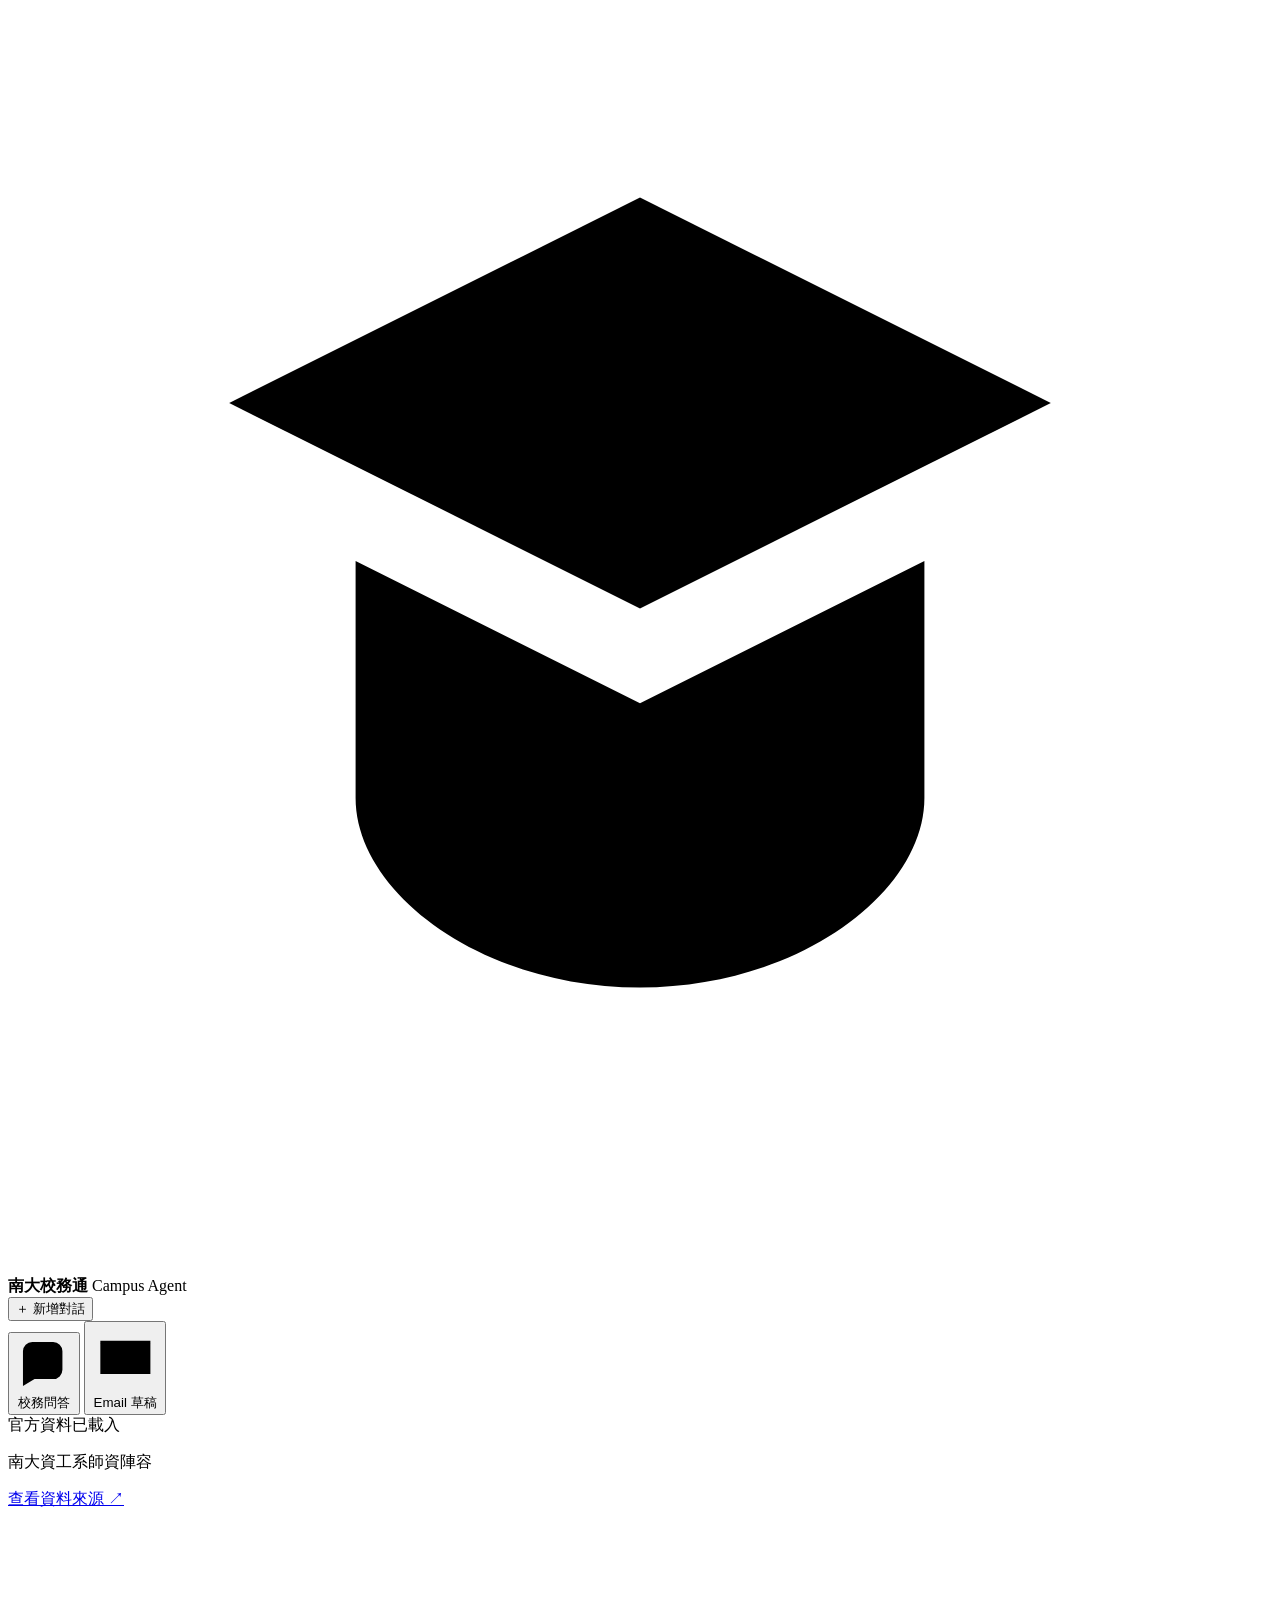
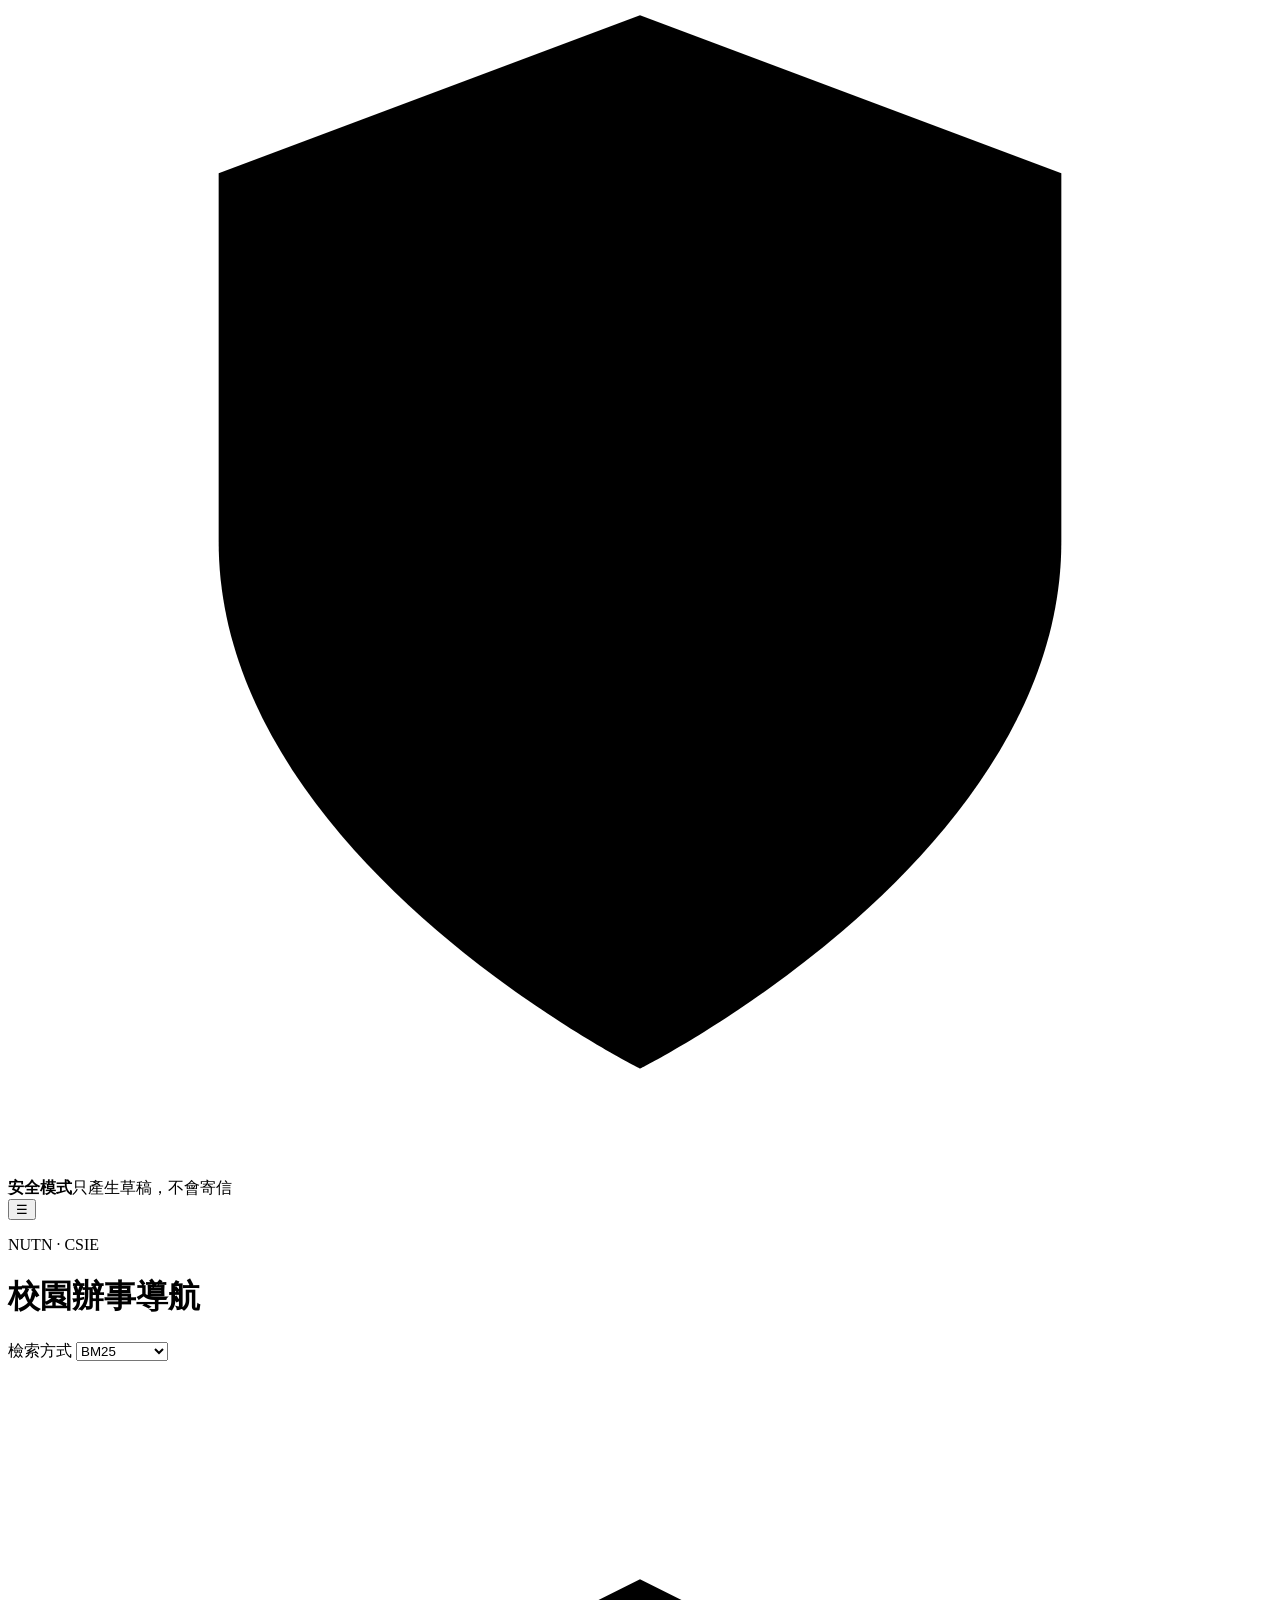
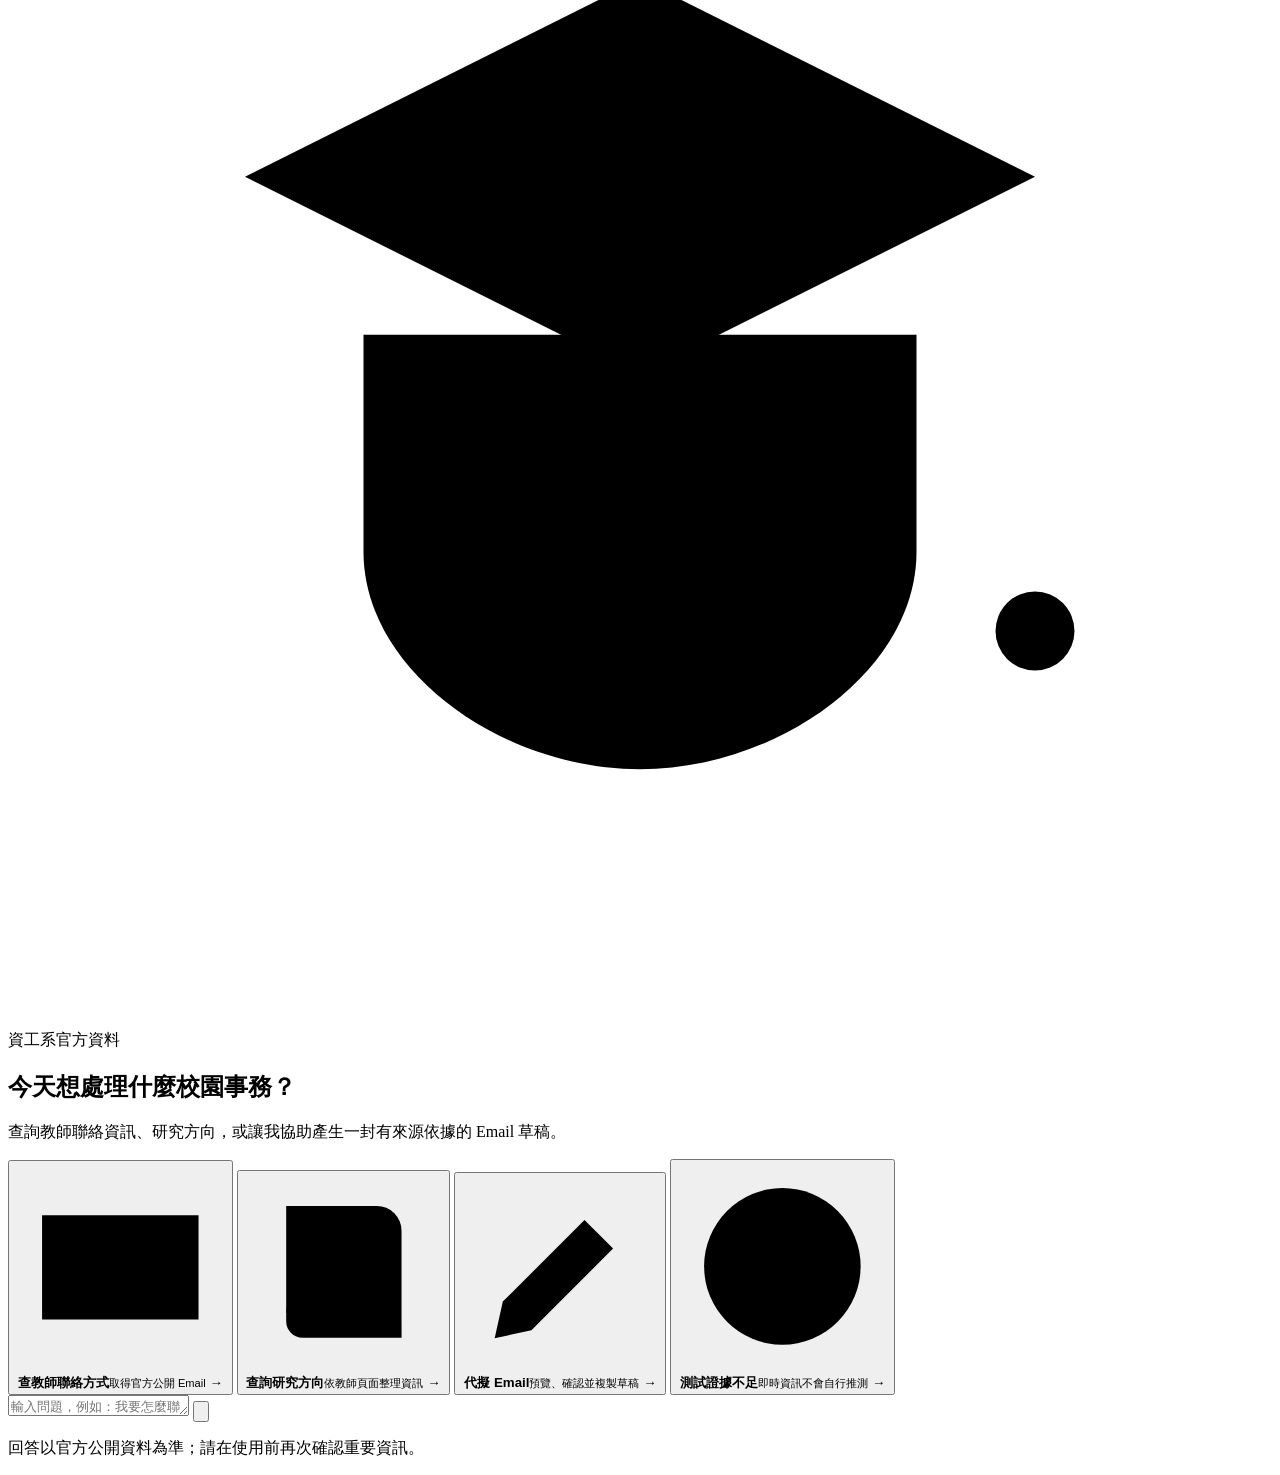
==== ui/index.html @ 6557bf2f "feat: add week 3 campus chatbot prototype" ====
<!doctype html>
<html lang="zh-Hant">
  <head>
    <meta charset="utf-8">
    <meta name="viewport" content="width=device-width, initial-scale=1">
    <meta name="description" content="南大資工系校園辦事導航 Agent 原型">
    <title>南大校務通｜Campus Agent</title>
    <link rel="stylesheet" href="/styles.css">
    <script src="/app.js?v=context-1" defer></script>
  </head>
  <body>
    <div class="app-shell">
      <aside class="sidebar" aria-label="主要導覽">
        <div class="brand">
          <div class="brand-mark" aria-hidden="true">
            <svg viewBox="0 0 40 40"><path d="M7 12.5 20 6l13 6.5L20 19 7 12.5Z"/><path d="M11 17.5V25c0 3 4 6 9 6s9-3 9-6v-7.5L20 22l-9-4.5Z"/><path d="M33 14v10"/></svg>
          </div>
          <div>
            <strong>南大校務通</strong>
            <span>Campus Agent</span>
          </div>
        </div>

        <button class="new-chat" id="new-chat" type="button">
          <span aria-hidden="true">＋</span> 新增對話
        </button>

        <nav class="side-nav">
          <button class="nav-item active" type="button" data-view="chat">
            <svg viewBox="0 0 24 24" aria-hidden="true"><path d="M20 15a4 4 0 0 1-4 4H8l-5 3V7a4 4 0 0 1 4-4h9a4 4 0 0 1 4 4v8Z"/></svg>
            校務問答
          </button>
          <button class="nav-item" id="nav-email" type="button">
            <svg viewBox="0 0 24 24" aria-hidden="true"><path d="M3 6h18v12H3z"/><path d="m3 7 9 6 9-6"/></svg>
            Email 草稿
          </button>
        </nav>

        <div class="sidebar-spacer"></div>

        <div class="source-status">
          <div class="status-heading"><span class="status-dot"></span> 官方資料已載入</div>
          <p>南大資工系師資陣容</p>
          <a id="official-source" href="https://csie.nutn.edu.tw/faculty" target="_blank" rel="noreferrer">查看資料來源 <span>↗</span></a>
        </div>

        <div class="scope-note">
          <svg viewBox="0 0 24 24" aria-hidden="true"><path d="M12 22s8-4 8-10V5l-8-3-8 3v7c0 6 8 10 8 10Z"/><path d="m9 12 2 2 4-5"/></svg>
          <div><strong>安全模式</strong><span>只產生草稿，不會寄信</span></div>
        </div>
      </aside>

      <main class="main-panel">
        <header class="topbar">
          <button class="mobile-menu" id="mobile-menu" type="button" aria-label="開啟選單">☰</button>
          <div>
            <p class="eyebrow">NUTN · CSIE</p>
            <h1>校園辦事導航</h1>
          </div>
          <label class="retriever-control">
            <span>檢索方式</span>
            <select id="retriever" aria-label="選擇檢索方式">
              <option value="bm25">BM25</option>
              <option value="dense_stub">Dense Stub</option>
            </select>
          </label>
        </header>

        <section class="chat-stage" id="chat-stage" aria-live="polite">
          <div class="welcome" id="welcome">
            <div class="welcome-symbol" aria-hidden="true">
              <svg viewBox="0 0 64 64"><path d="M12 21 32 11l20 10-20 10-20-10Z"/><path d="M18 29v11c0 6 7 11 14 11s14-5 14-11V29"/><path d="M52 23v17"/><circle cx="52" cy="44" r="2"/></svg>
            </div>
            <div class="welcome-badge"><span></span> 資工系官方資料</div>
            <h2>今天想處理什麼校園事務？</h2>
            <p>查詢教師聯絡資訊、研究方向，或讓我協助產生一封有來源依據的 Email 草稿。</p>

            <div class="quick-grid">
              <button class="quick-card" type="button" data-query="林朝興教授的 Email 是什麼？">
                <span class="quick-icon blue">
                  <svg viewBox="0 0 24 24"><path d="M3 6h18v12H3z"/><path d="m3 7 9 6 9-6"/></svg>
                </span>
                <span><strong>查教師聯絡方式</strong><small>取得官方公開 Email</small></span>
                <b>→</b>
              </button>
              <button class="quick-card" type="button" data-query="林朝興教授的研究領域有哪些？">
                <span class="quick-icon teal">
                  <svg viewBox="0 0 24 24"><path d="M5 4h11a3 3 0 0 1 3 3v13H7a2 2 0 0 1-2-2V4Z"/><path d="M5 17a3 3 0 0 1 3-3h11"/></svg>
                </span>
                <span><strong>查詢研究方向</strong><small>依教師頁面整理資訊</small></span>
                <b>→</b>
              </button>
              <button class="quick-card" id="quick-email" type="button">
                <span class="quick-icon amber">
                  <svg viewBox="0 0 24 24"><path d="m4 20 4.5-1 10-10-3.5-3.5-10 10L4 20Z"/><path d="m13.5 7 3.5 3.5"/></svg>
                </span>
                <span><strong>代擬 Email</strong><small>預覽、確認並複製草稿</small></span>
                <b>→</b>
              </button>
              <button class="quick-card" type="button" data-query="林朝興教授今天幾點會在研究室？">
                <span class="quick-icon rose">
                  <svg viewBox="0 0 24 24"><circle cx="12" cy="12" r="9"/><path d="M12 7v5l3 2"/></svg>
                </span>
                <span><strong>測試證據不足</strong><small>即時資訊不會自行推測</small></span>
                <b>→</b>
              </button>
            </div>
          </div>

          <div class="messages" id="messages"></div>
        </section>

        <footer class="composer-wrap">
          <form class="composer" id="chat-form">
            <textarea id="message-input" rows="1" maxlength="500" placeholder="輸入問題，例如：我要怎麼聯絡林朝興老師？" aria-label="輸入校園問題"></textarea>
            <button class="send-button" id="send-button" type="submit" aria-label="送出訊息">
              <svg viewBox="0 0 24 24"><path d="m5 12 14-8-4 16-3-6-7-2Z"/><path d="m12 14 7-10"/></svg>
            </button>
          </form>
          <p class="composer-note">回答以官方公開資料為準；請在使用前再次確認重要資訊。</p>
        </footer>
      </main>
    </div>

    <dialog class="draft-dialog" id="draft-dialog">
      <div class="dialog-layout">
        <header class="dialog-header">
          <div>
            <p class="eyebrow">GROUNDED EMAIL DRAFT</p>
            <h2>Email 草稿助手</h2>
            <p>收件人會從官方教師資料取得，草稿不會自動寄出。</p>
            <span class="provider-pill" id="generator-status">本機模板</span>
          </div>
          <button class="dialog-close" id="dialog-close" type="button" aria-label="關閉">×</button>
        </header>

        <form id="draft-form" class="draft-form">
          <div class="form-grid">
            <label><span>教師姓名 *</span><select name="teacher_name" id="teacher-name" required></select></label>
            <label><span>寄信目的 *</span><select name="purpose" id="purpose" required></select></label>
            <label><span>你的姓名 *</span><input name="student_name" autocomplete="name" placeholder="例如：李安以" required></label>
            <label><span>年級</span><input name="student_grade" placeholder="例如：大四"></label>
            <label class="full"><span>系所</span><input name="student_department" value="資訊工程學系"></label>
            <label class="full"><span>想詢問的內容 *</span><textarea name="request_details" rows="4" minlength="5" placeholder="請具體描述希望詢問老師的事情……" required></textarea></label>
            <label class="full"><span>補充背景（選填）</span><textarea name="background" rows="2" placeholder="例如：已修過哪些相關課程"></textarea></label>
          </div>
          <div class="form-error" id="form-error" role="alert"></div>
          <div class="dialog-actions">
            <button class="button ghost" id="cancel-draft" type="button">取消</button>
            <button class="button primary" type="submit">產生草稿 <span>→</span></button>
          </div>
        </form>

        <section class="draft-result" id="draft-result" hidden>
          <div class="draft-success"><span>✓</span><div><strong>草稿已建立</strong><p id="draft-generation-note">收件人已由官方資料驗證，目前尚未寄出。</p></div></div>
          <dl class="mail-fields">
            <div><dt>收件人</dt><dd id="draft-to"></dd></div>
            <div><dt>主旨</dt><dd id="draft-subject"></dd></div>
          </dl>
          <pre id="draft-body"></pre>
          <div class="dialog-actions">
            <button class="button ghost" id="edit-draft" type="button">返回修改</button>
            <button class="button primary" id="copy-draft" type="button">複製草稿</button>
          </div>
        </section>
      </div>
    </dialog>

    <div class="toast" id="toast" role="status"></div>
  </body>
</html>
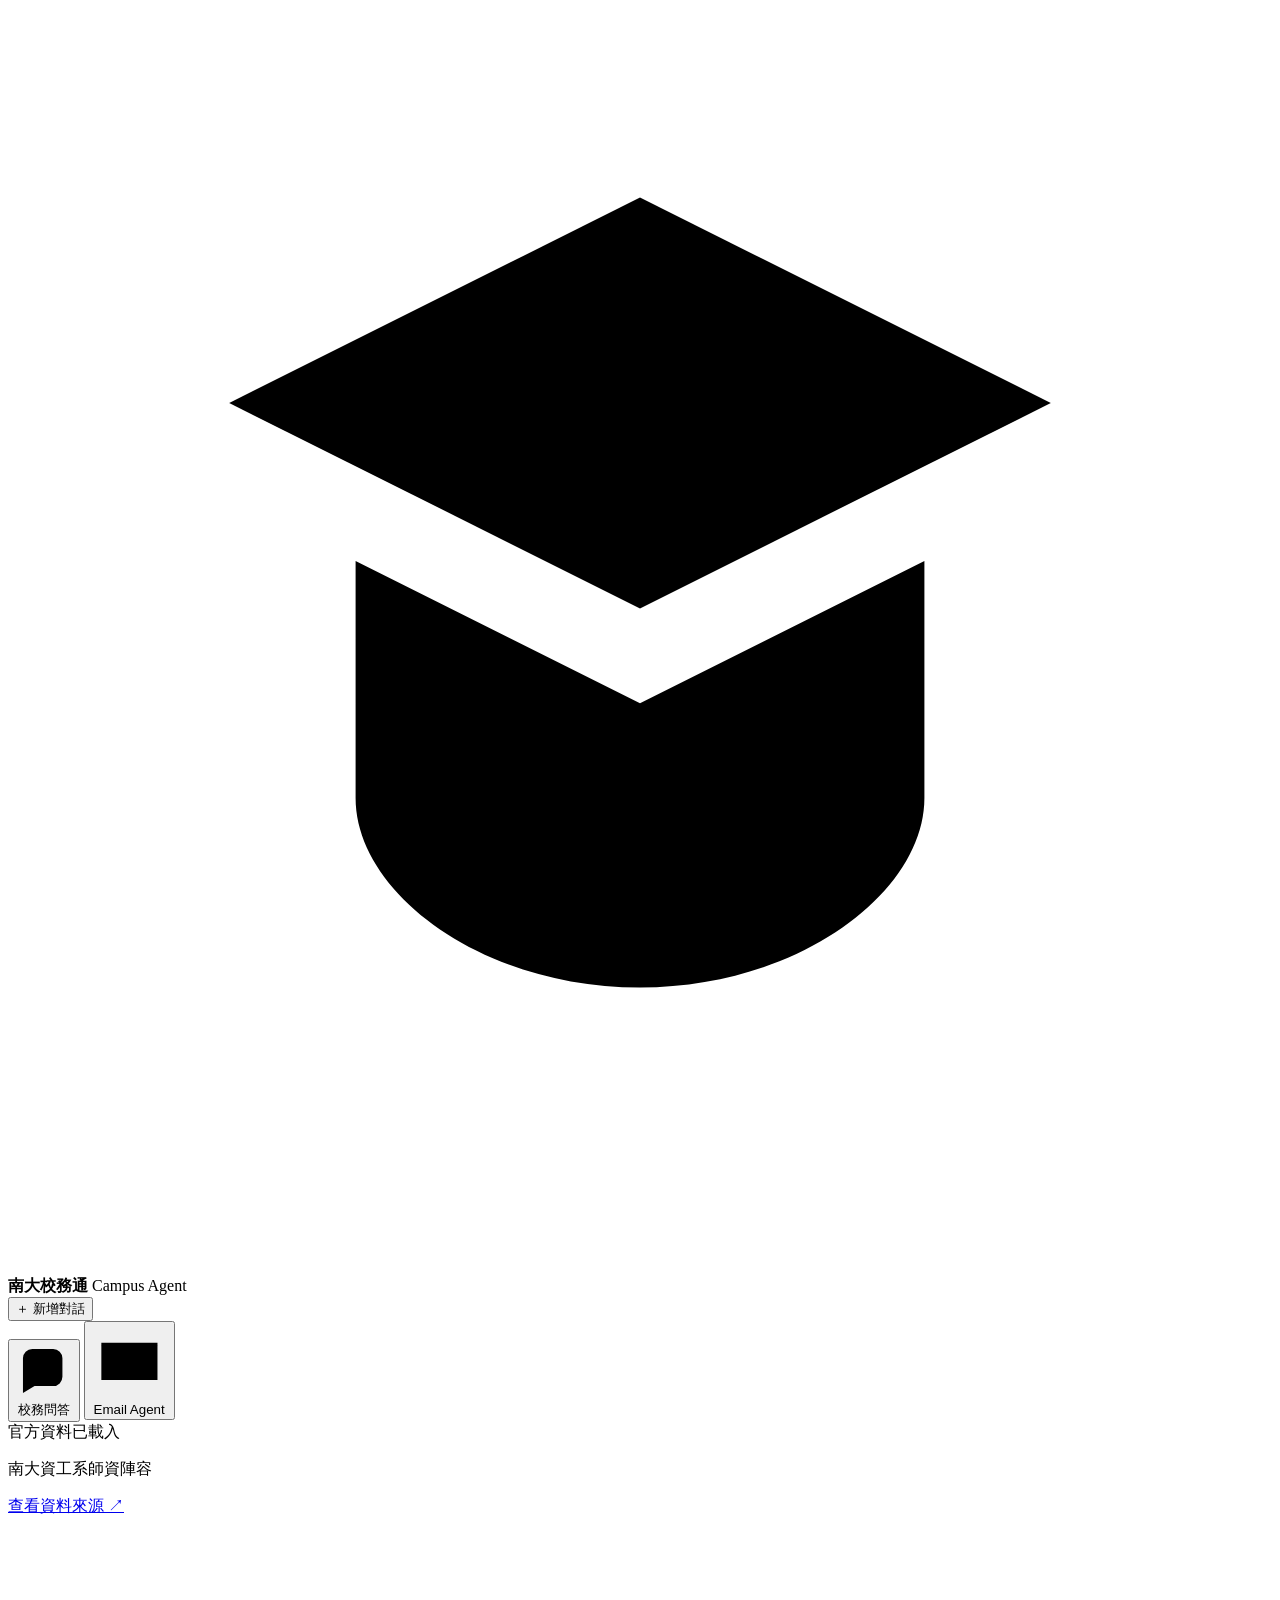
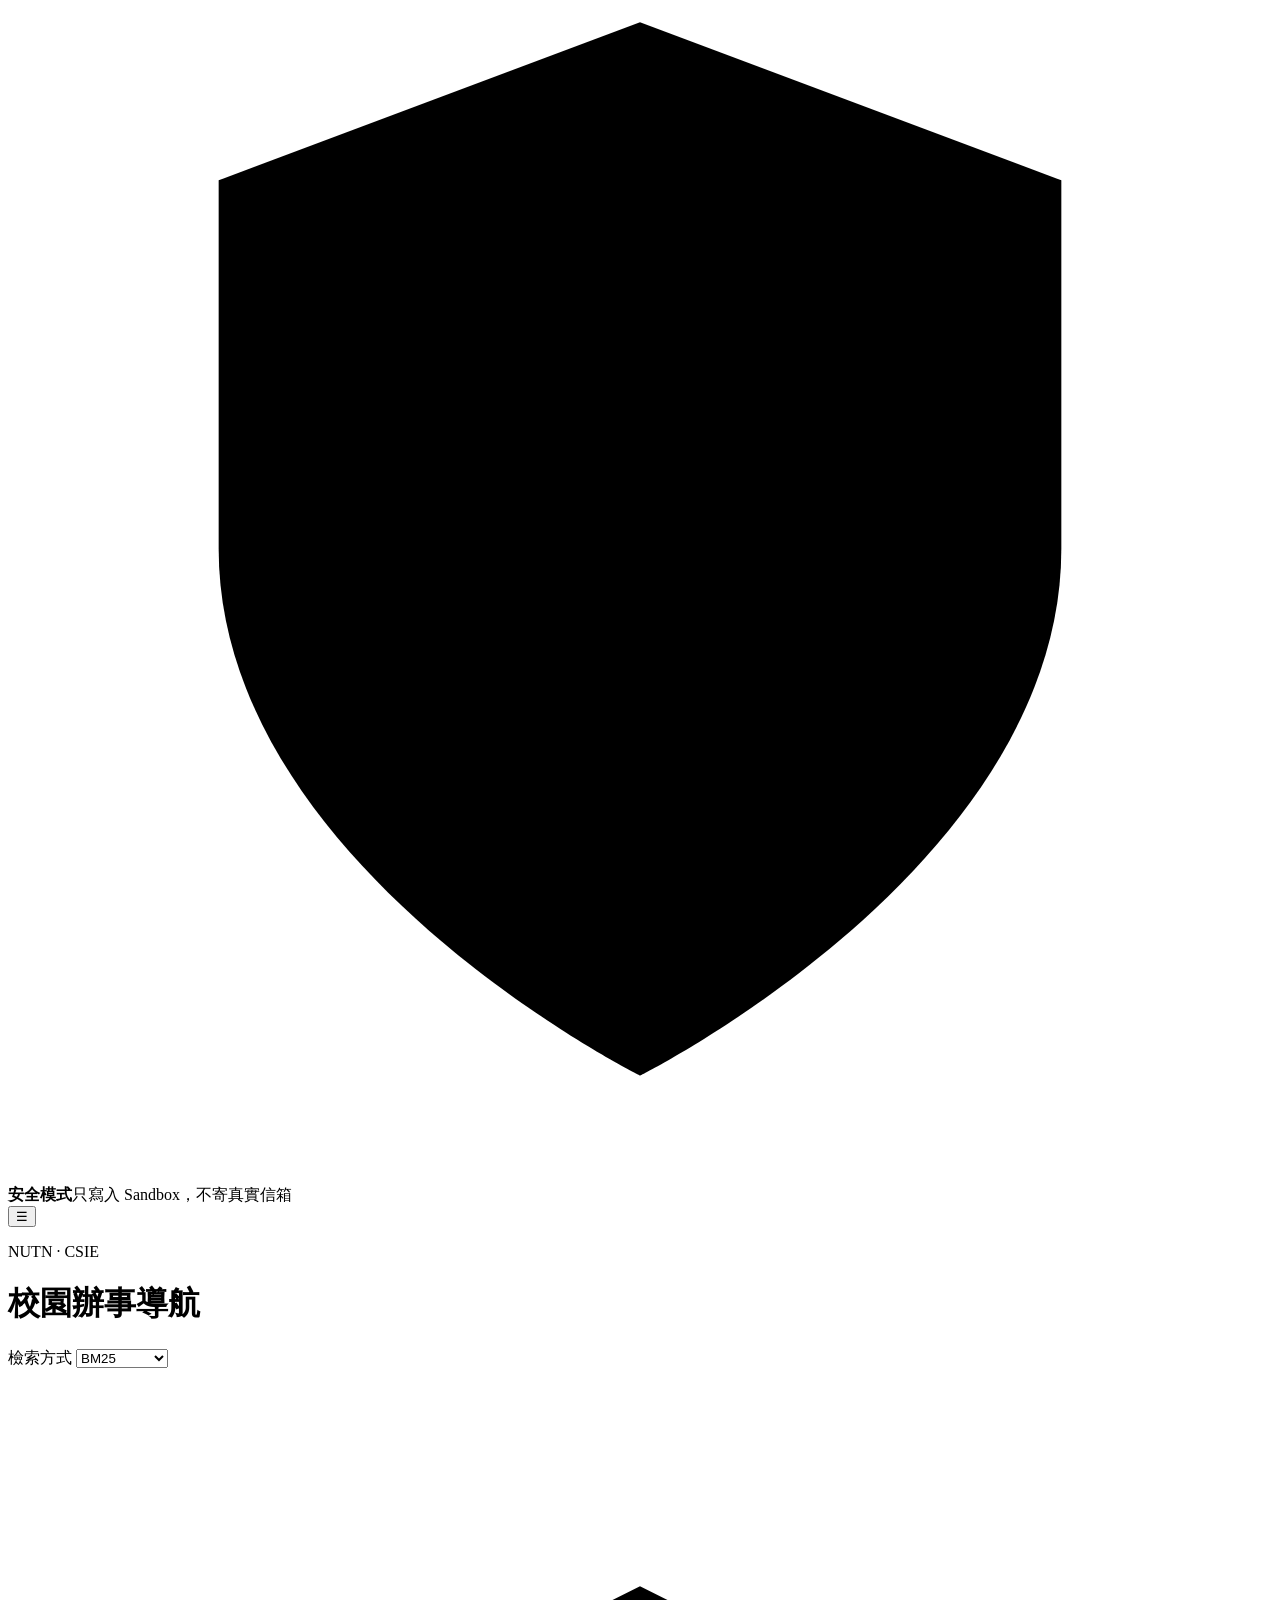
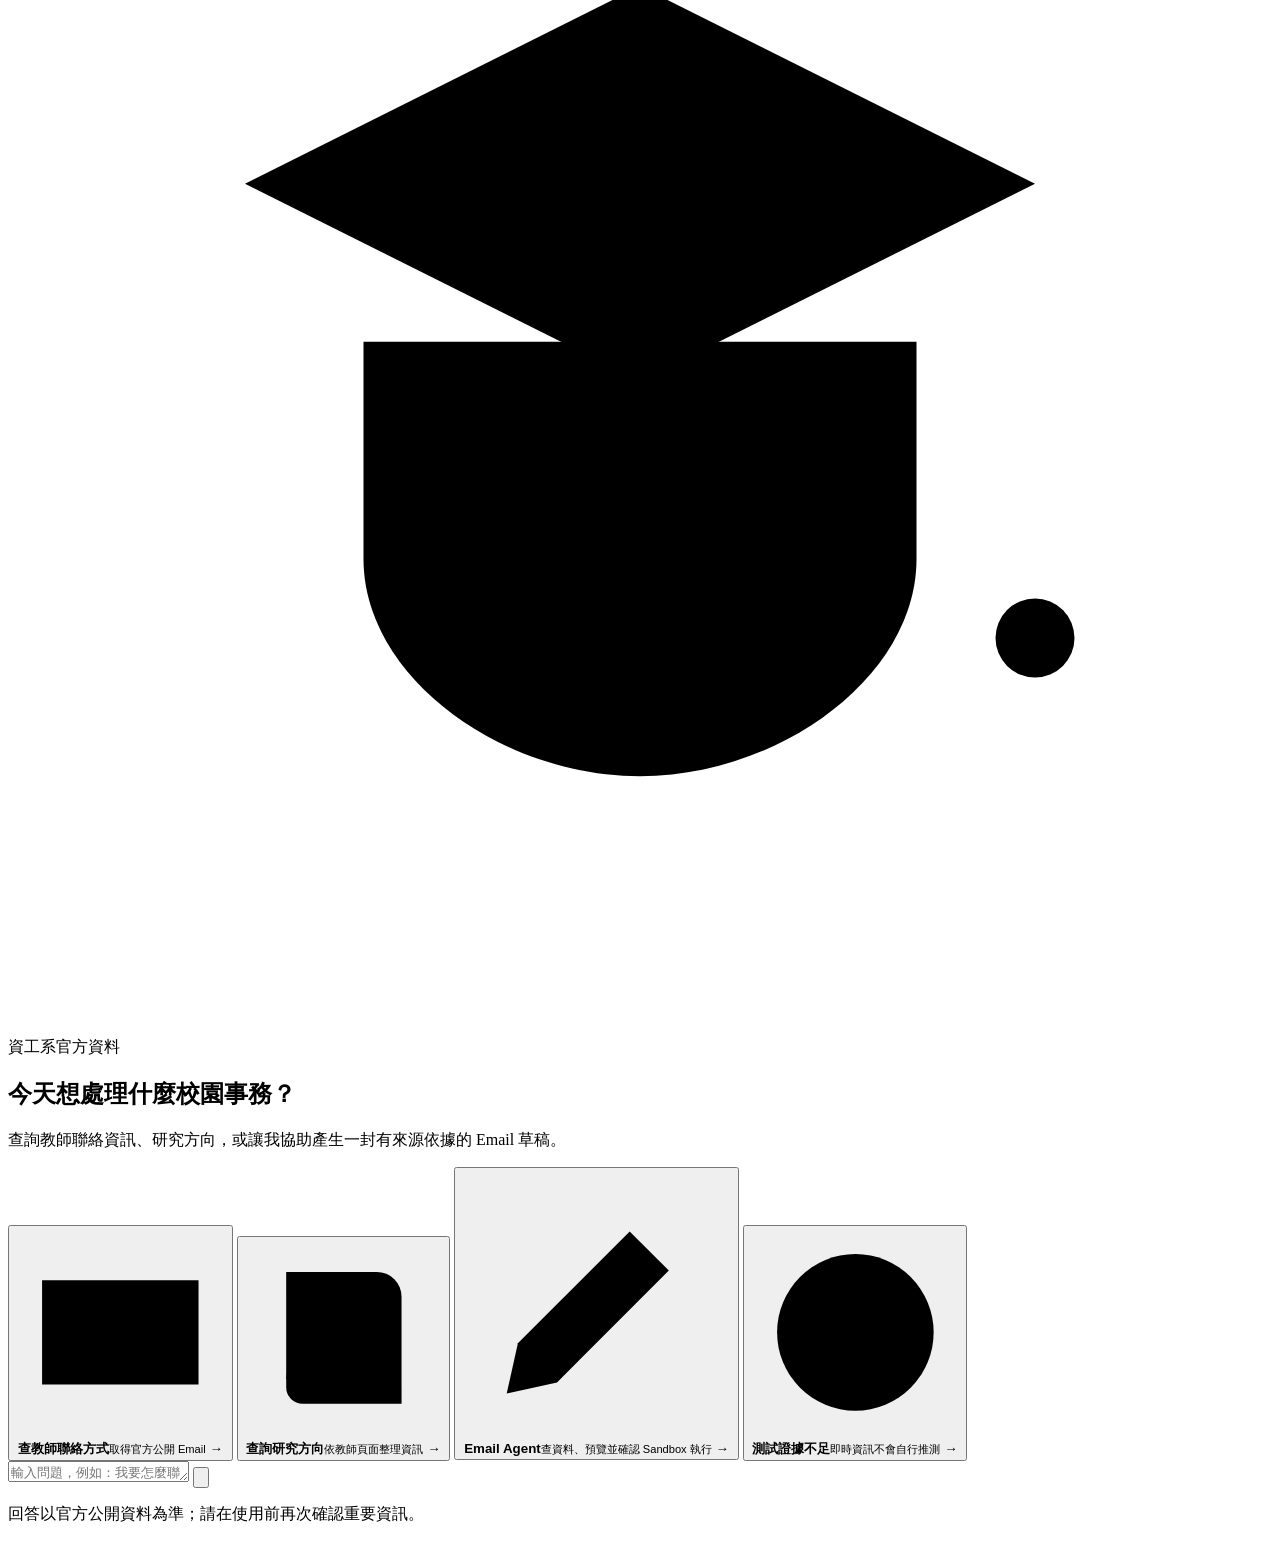
==== commit 92c0a8e0: "feat: add Week 04 MCP tool-use workflow" ====
--- a/ui/index.html
+++ b/ui/index.html
@@ -6,7 +6,7 @@
     <meta name="description" content="南大資工系校園辦事導航 Agent 原型">
     <title>南大校務通｜Campus Agent</title>
     <link rel="stylesheet" href="/styles.css">
-    <script src="/app.js?v=context-1" defer></script>
+    <script src="/app.js?v=week04-tools-1" defer></script>
   </head>
   <body>
     <div class="app-shell">
@@ -32,7 +32,7 @@
           </button>
           <button class="nav-item" id="nav-email" type="button">
             <svg viewBox="0 0 24 24" aria-hidden="true"><path d="M3 6h18v12H3z"/><path d="m3 7 9 6 9-6"/></svg>
-            Email 草稿
+            Email Agent
           </button>
         </nav>
 
@@ -46,7 +46,7 @@
 
         <div class="scope-note">
           <svg viewBox="0 0 24 24" aria-hidden="true"><path d="M12 22s8-4 8-10V5l-8-3-8 3v7c0 6 8 10 8 10Z"/><path d="m9 12 2 2 4-5"/></svg>
-          <div><strong>安全模式</strong><span>只產生草稿，不會寄信</span></div>
+          <div><strong>安全模式</strong><span>只寫入 Sandbox，不寄真實信箱</span></div>
         </div>
       </aside>
 
@@ -94,7 +94,7 @@
                 <span class="quick-icon amber">
                   <svg viewBox="0 0 24 24"><path d="m4 20 4.5-1 10-10-3.5-3.5-10 10L4 20Z"/><path d="m13.5 7 3.5 3.5"/></svg>
                 </span>
-                <span><strong>代擬 Email</strong><small>預覽、確認並複製草稿</small></span>
+                <span><strong>Email Agent</strong><small>查資料、預覽並確認 Sandbox 執行</small></span>
                 <b>→</b>
               </button>
               <button class="quick-card" type="button" data-query="林朝興教授今天幾點會在研究室？">
@@ -128,8 +128,9 @@
           <div>
             <p class="eyebrow">GROUNDED EMAIL DRAFT</p>
             <h2>Email 草稿助手</h2>
-            <p>收件人會從官方教師資料取得，草稿不會自動寄出。</p>
+            <p>Read Tool 驗證收件人；Write Tool 只會寫入本機 Sandbox。</p>
             <span class="provider-pill" id="generator-status">本機模板</span>
+            <span class="provider-pill sandbox">Sandbox · 不寄真實信箱</span>
           </div>
           <button class="dialog-close" id="dialog-close" type="button" aria-label="關閉">×</button>
         </header>
@@ -152,15 +153,32 @@
         </form>
 
         <section class="draft-result" id="draft-result" hidden>
-          <div class="draft-success"><span>✓</span><div><strong>草稿已建立</strong><p id="draft-generation-note">收件人已由官方資料驗證，目前尚未寄出。</p></div></div>
+          <div class="draft-success"><span>✓</span><div><strong id="draft-status-title">草稿已建立</strong><p id="draft-generation-note">收件人已由官方資料驗證，目前尚未執行。</p></div></div>
+          <div class="tool-trace-note" id="tool-trace-note">READ · get_teacher_contact · found</div>
           <dl class="mail-fields">
             <div><dt>收件人</dt><dd id="draft-to"></dd></div>
             <div><dt>主旨</dt><dd id="draft-subject"></dd></div>
           </dl>
           <pre id="draft-body"></pre>
+          <label class="confirmation-panel" id="confirmation-panel">
+            <input type="checkbox" id="confirm-send">
+            <span><strong>我已確認收件人、主旨與正文</strong><small>執行後只會寫入本機 Sandbox outbox，不會寄到真實信箱。</small></span>
+          </label>
+          <div class="send-receipt" id="send-receipt" hidden>
+            <strong>Sandbox 執行證據</strong>
+            <dl>
+              <div><dt>狀態</dt><dd id="receipt-status"></dd></div>
+              <div><dt>Request ID</dt><dd id="receipt-request-id"></dd></div>
+              <div><dt>Message ID</dt><dd id="receipt-message-id"></dd></div>
+              <div><dt>時間</dt><dd id="receipt-time"></dd></div>
+            </dl>
+            <p>這是本機模擬結果，沒有郵件寄到外部信箱。</p>
+          </div>
+          <div class="form-error" id="send-error" role="alert"></div>
           <div class="dialog-actions">
             <button class="button ghost" id="edit-draft" type="button">返回修改</button>
-            <button class="button primary" id="copy-draft" type="button">複製草稿</button>
+            <button class="button ghost" id="copy-draft" type="button">複製草稿</button>
+            <button class="button primary" id="send-email" type="button" disabled>確認並模擬寄出</button>
           </div>
         </section>
       </div>
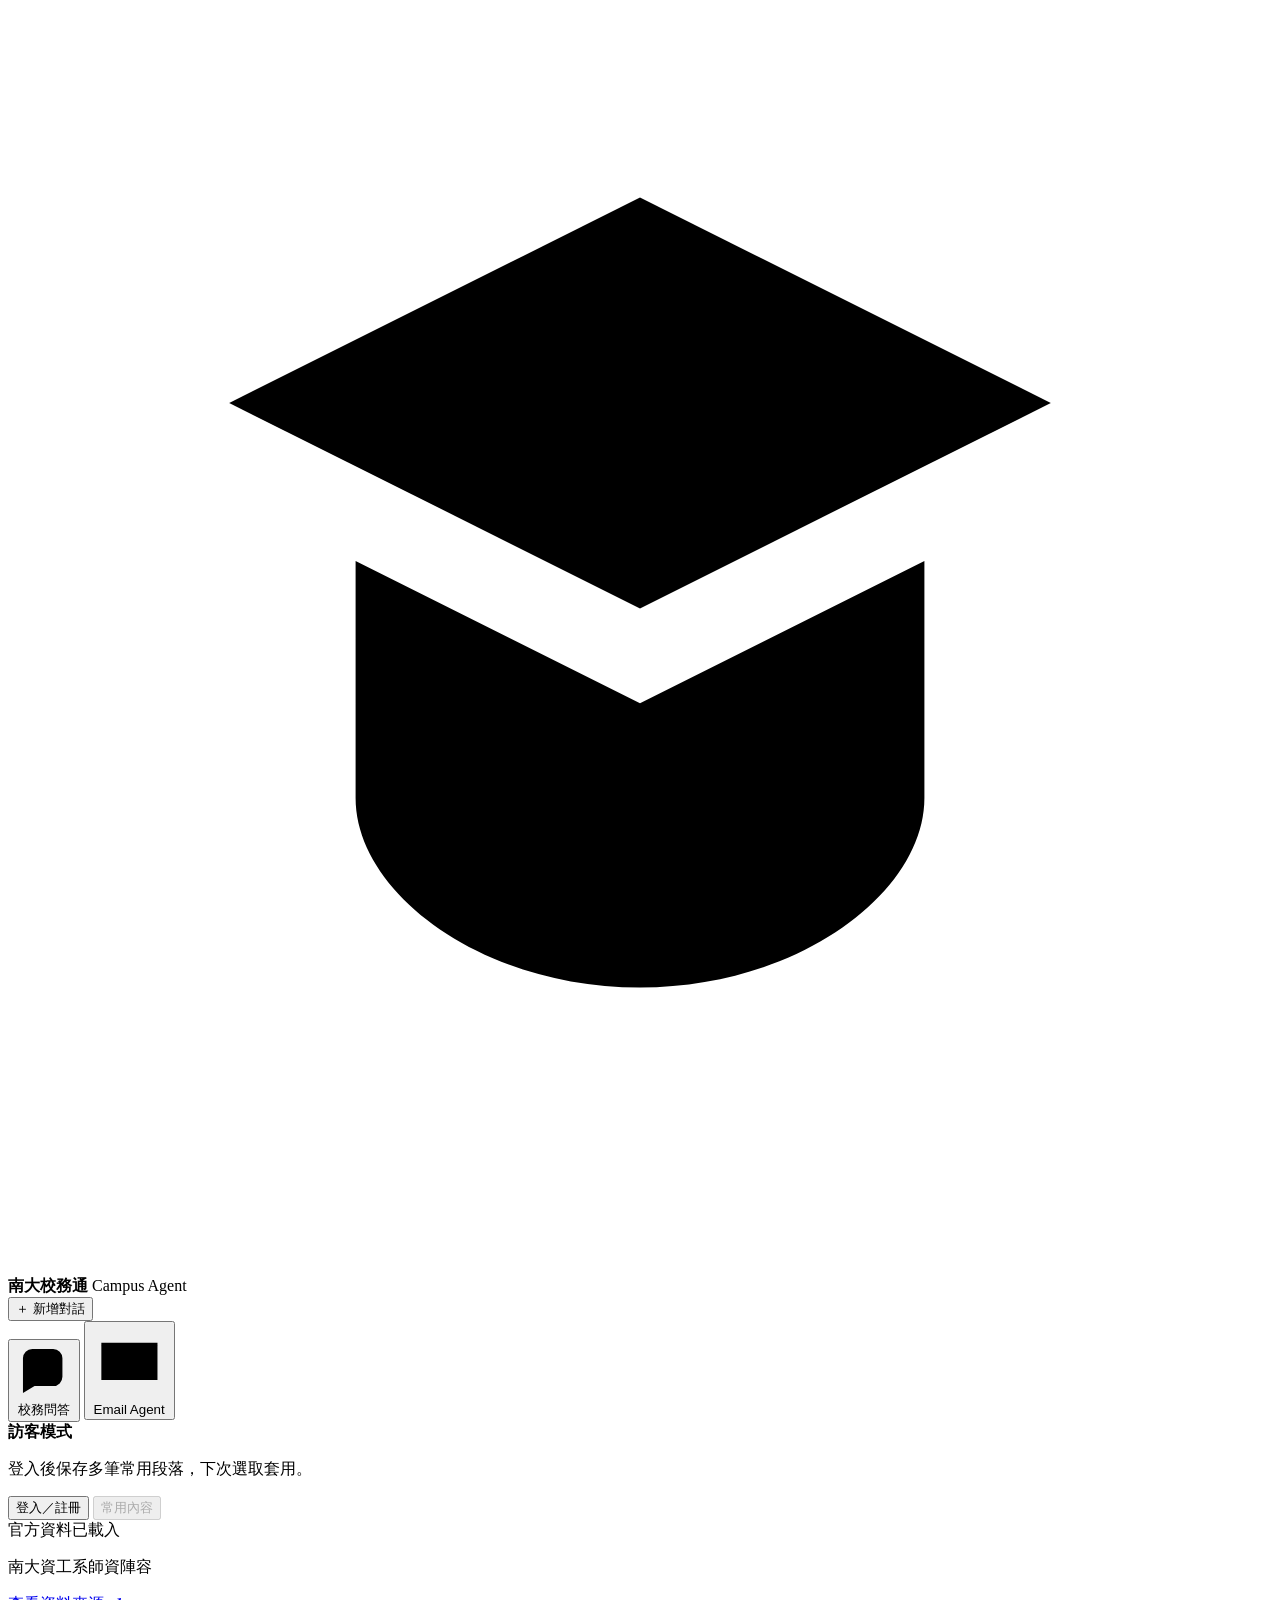
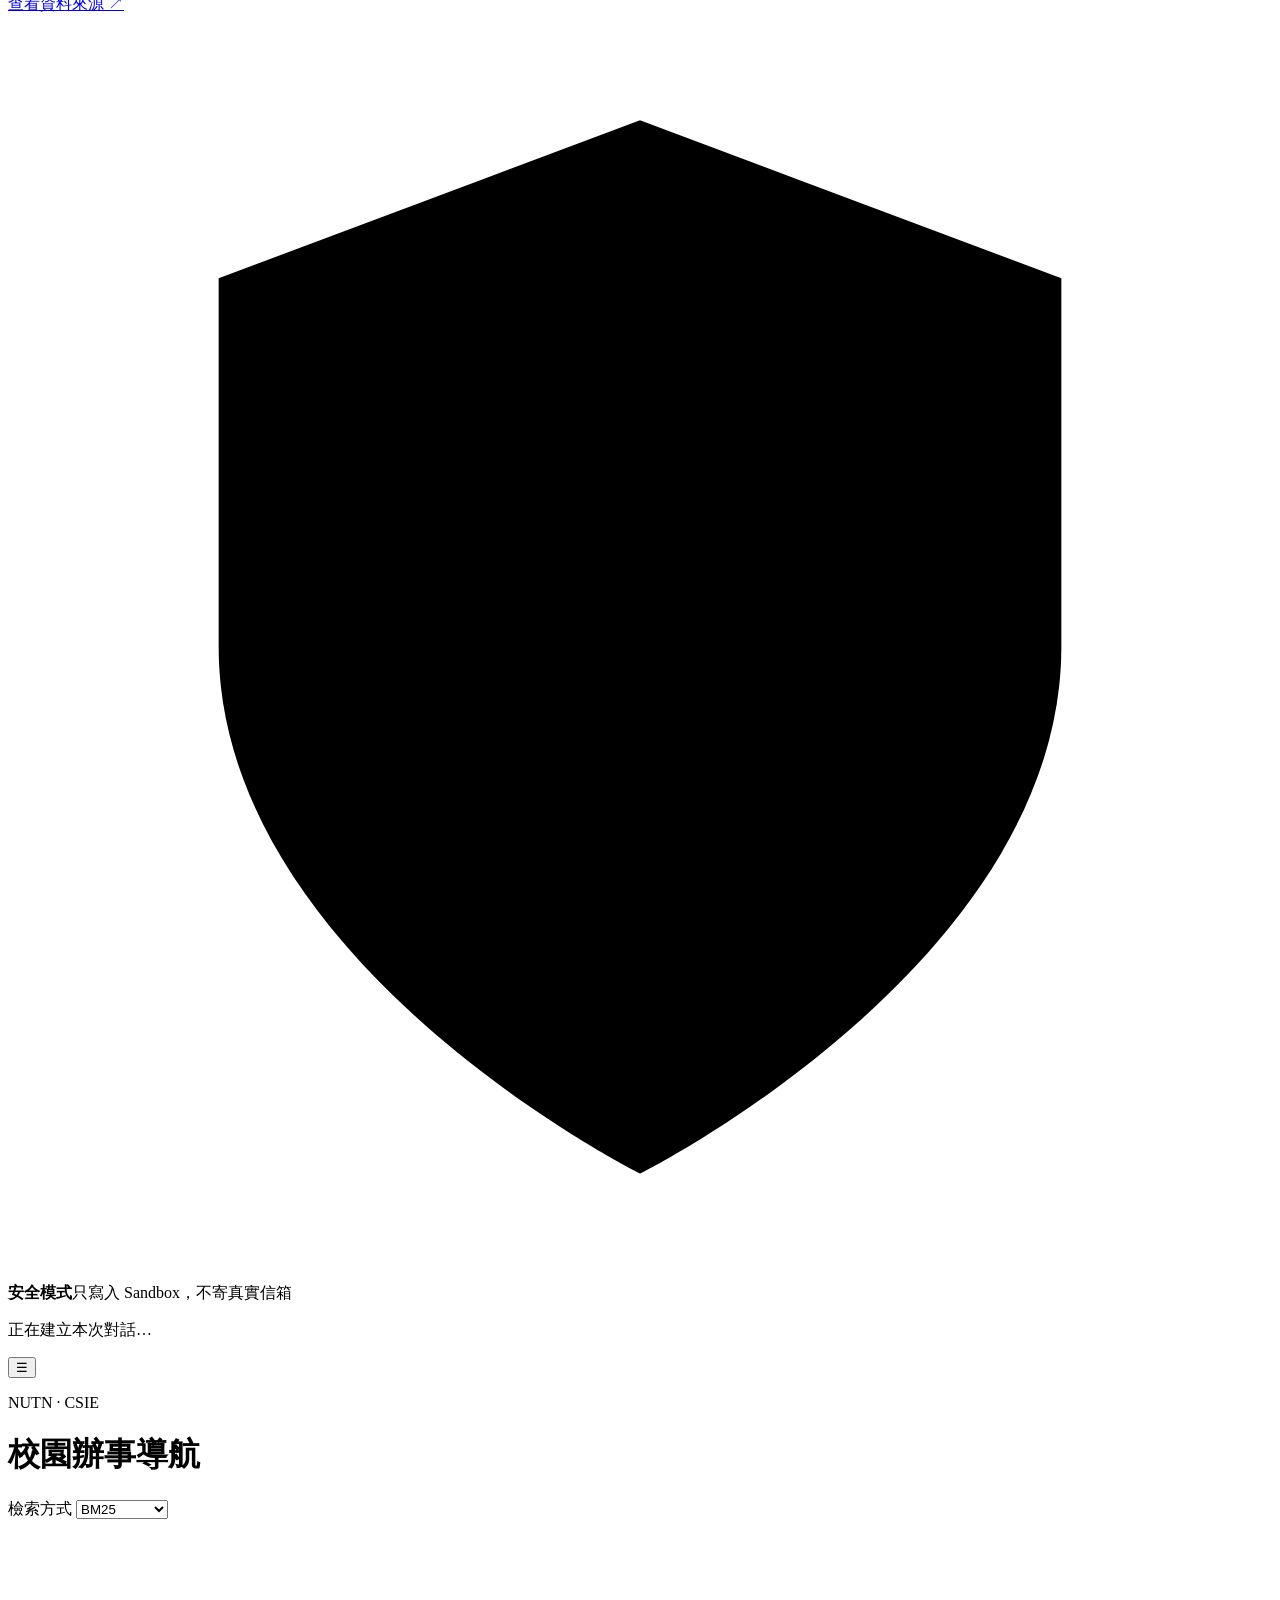
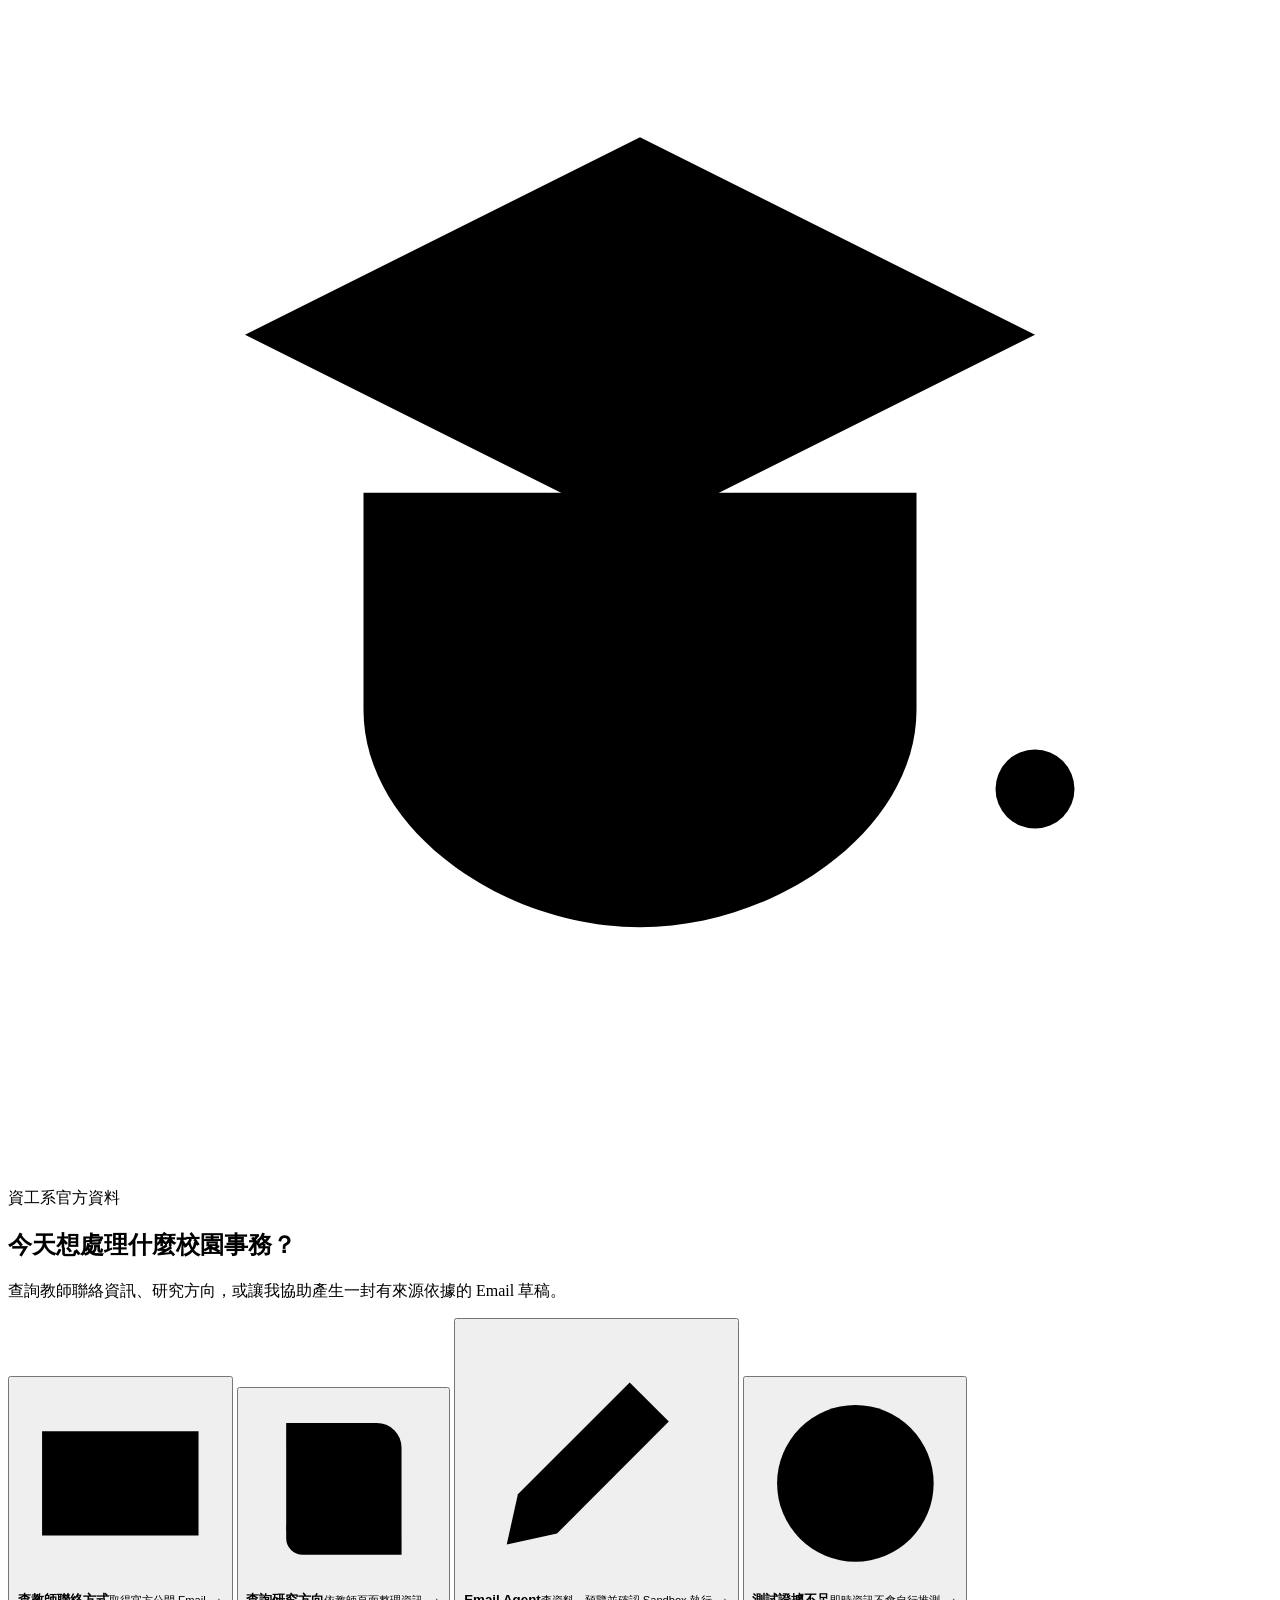
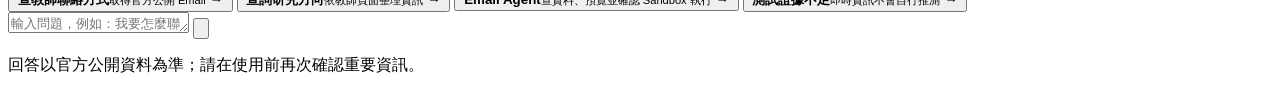
==== commit 967ee1ef: "feat: add Week 07 account-scoped memory and draft reuse" ====
--- a/ui/index.html
+++ b/ui/index.html
@@ -6,7 +6,7 @@
     <meta name="description" content="南大資工系校園辦事導航 Agent 原型">
     <title>南大校務通｜Campus Agent</title>
     <link rel="stylesheet" href="/styles.css">
-    <script src="/app.js?v=week04-tools-1" defer></script>
+    <script src="/app.js?v=week07-account-memory-1" defer></script>
   </head>
   <body>
     <div class="app-shell">
@@ -38,6 +38,16 @@
 
         <div class="sidebar-spacer"></div>
 
+        <section class="account-panel" aria-label="帳號與常用內容">
+          <strong id="account-status">訪客模式</strong>
+          <p>登入後保存多筆常用段落，下次選取套用。</p>
+          <div class="account-actions">
+            <button class="button primary" id="account-login" type="button">登入／註冊</button>
+            <button class="button ghost" id="account-logout" type="button" hidden>登出</button>
+            <button class="button ghost" id="manage-memory" type="button" disabled>常用內容</button>
+          </div>
+        </section>
+
         <div class="source-status">
           <div class="status-heading"><span class="status-dot"></span> 官方資料已載入</div>
           <p>南大資工系師資陣容</p>
@@ -48,6 +58,7 @@
           <svg viewBox="0 0 24 24" aria-hidden="true"><path d="M12 22s8-4 8-10V5l-8-3-8 3v7c0 6 8 10 8 10Z"/><path d="m9 12 2 2 4-5"/></svg>
           <div><strong>安全模式</strong><span>只寫入 Sandbox，不寄真實信箱</span></div>
         </div>
+        <p id="session-status" class="scope-note">正在建立本次對話…</p>
       </aside>
 
       <main class="main-panel">
@@ -135,6 +146,13 @@
           <button class="dialog-close" id="dialog-close" type="button" aria-label="關閉">×</button>
         </header>
 
+        <section id="saved-draft-picker" class="saved-draft-picker">
+          <h3>套用已存完整草稿</h3>
+          <p>勾選一份直接套用，顯示完整信件；可再編輯或請 AI 調整。取消勾選則返回新信表單。套用不會寄送。</p>
+          <div id="saved-draft-list">登入後可選用自己的草稿。</div>
+          <p id="draft-apply-error" class="form-error" role="alert"></p>
+        </section>
+
         <form id="draft-form" class="draft-form">
           <div class="form-grid">
             <label><span>教師姓名 *</span><select name="teacher_name" id="teacher-name" required></select></label>
@@ -144,6 +162,20 @@
             <label class="full"><span>系所</span><input name="student_department" value="資訊工程學系"></label>
             <label class="full"><span>想詢問的內容 *</span><textarea name="request_details" rows="4" minlength="5" placeholder="請具體描述希望詢問老師的事情……" required></textarea></label>
             <label class="full"><span>補充背景（選填）</span><textarea name="background" rows="2" placeholder="例如：已修過哪些相關課程"></textarea></label>
+            <fieldset class="full memory-choice-box">
+              <legend>加入自己的常用文字（選填）</legend>
+              <p>只加入勾選的文字段落。若要重用整封信，直接勾選上方已存完整草稿。</p>
+              <div id="draft-memory-list">登入後可讀取自己的常用內容。</div>
+              <button class="button ghost" id="preview-template" type="button">預覽套用效果</button>
+              <section class="template-preview" id="template-preview" hidden aria-live="polite">
+                <strong>套用預覽 · 尚未變更表單</strong>
+                <pre id="template-preview-text"></pre>
+                <label class="memory-choice"><input type="checkbox" id="confirm-apply"><span>我已確認將變更的欄位與加入的文字</span></label>
+                <button class="button primary" id="apply-template" type="button" disabled>確認套用</button>
+                <button class="button ghost" id="cancel-template" type="button">取消選取變更</button>
+              </section>
+              <p id="template-applied" role="status"></p>
+            </fieldset>
           </div>
           <div class="form-error" id="form-error" role="alert"></div>
           <div class="dialog-actions">
@@ -159,7 +191,22 @@
             <div><dt>收件人</dt><dd id="draft-to"></dd></div>
             <div><dt>主旨</dt><dd id="draft-subject"></dd></div>
           </dl>
-          <pre id="draft-body"></pre>
+          <article class="email-paper"><pre id="draft-letter-body"></pre></article>
+          <button class="button ghost" id="edit-email-content" type="button">編輯本次信件</button>
+          <div class="draft-editor" id="draft-editor" hidden>
+            <label>收件教師<select id="reuse-teacher"></select></label>
+            <label>主旨<input id="draft-subject-editor" maxlength="80" required></label>
+            <label>正文<textarea id="draft-body-editor" rows="12" maxlength="4000" required></textarea></label>
+            <p id="draft-edit-note" role="status"></p>
+          </div>
+          <button class="button primary" id="update-draft" type="button" hidden>確認修改並更新草稿</button>
+          <section class="ai-revision">
+            <label for="revision-instructions">讓 AI 完善這封信（選填）</label>
+            <textarea id="revision-instructions" rows="3" maxlength="1000" placeholder="例如：改成詢問 Practice 4 第 2 題的解題思路，語氣簡短禮貌，保留自介與署名。"></textarea>
+            <p>只調整本次草稿，不更換收件人、不覆寫已保存模板，也不會自動寄送。需要可用的 Gemini 設定。</p>
+            <button class="button primary" id="revise-email" type="button">請 AI 調整</button>
+            <p id="revision-status" role="status" aria-live="polite"></p>
+          </section>
           <label class="confirmation-panel" id="confirmation-panel">
             <input type="checkbox" id="confirm-send">
             <span><strong>我已確認收件人、主旨與正文</strong><small>執行後只會寫入本機 Sandbox outbox，不會寄到真實信箱。</small></span>
@@ -176,11 +223,47 @@
           </div>
           <div class="form-error" id="send-error" role="alert"></div>
           <div class="dialog-actions">
-            <button class="button ghost" id="edit-draft" type="button">返回修改</button>
+            <button class="button ghost" id="edit-draft" type="button">返回新信表單</button>
             <button class="button ghost" id="copy-draft" type="button">複製草稿</button>
+            <button class="button ghost" id="save-draft-template" type="button">草稿另存為模板</button>
             <button class="button primary" id="send-email" type="button" disabled>確認並模擬寄出</button>
           </div>
         </section>
+      </div>
+    </dialog>
+
+    <dialog class="draft-dialog account-dialog" id="auth-dialog">
+      <div class="dialog-layout">
+        <header class="dialog-header"><div><h2>本機帳號</h2><p>登入後讀回自己的常用內容。訪客仍可查詢與建立草稿。</p></div><button class="dialog-close" id="auth-close" type="button" aria-label="關閉登入">×</button></header>
+        <form id="auth-form" class="draft-form">
+          <label>帳號<input name="username" id="auth-username" autocomplete="username" pattern="[A-Za-z0-9_-]{3,32}" minlength="3" maxlength="32" placeholder="3–32 個英數字、底線或連字號" required></label>
+          <label>密碼<input name="password" id="auth-password" type="password" autocomplete="current-password" minlength="12" maxlength="128" placeholder="12–128 個字元" required></label>
+          <p class="form-error" id="auth-error" role="alert"></p>
+          <div class="dialog-actions"><button class="button ghost" name="action" value="register" type="submit">建立帳號</button><button class="button primary" name="action" value="login" type="submit">登入</button></div>
+        </form>
+      </div>
+    </dialog>
+
+    <dialog class="draft-dialog" id="memory-dialog">
+      <div class="dialog-layout">
+        <header class="dialog-header"><div><h2>我的範本與常用內容</h2><p>文字範本可組合；整封模板從草稿預覽另存，保存教師、主旨及正文。</p></div><button class="dialog-close" id="memory-close" type="button" aria-label="關閉常用內容">×</button></header>
+        <div id="memory-list" class="memory-list"></div>
+        <form id="memory-form" class="draft-form">
+          <input id="memory-id" type="hidden"><input id="memory-version" type="hidden"><input id="memory-source-draft" type="hidden">
+          <div class="form-grid">
+            <label><span>名稱</span><input id="memory-title" maxlength="60" placeholder="例如：專題詢問常用段落" required></label>
+            <label><span>類型</span><select id="memory-kind"><option value="introduction">文字 · 自我介紹</option><option value="request">文字 · 詢問段落</option><option value="signature">文字 · 署名</option><option value="other">文字 · 其他固定內容</option><option value="personal_fact">個人記憶 · 問答使用</option><option value="draft_template" disabled>整封模板 · 從草稿另存</option></select></label>
+            <div class="full form-grid" id="memory-template-fields" hidden>
+              <label><span>固定教師 *</span><select id="template-teacher"></select></label>
+              <label><span>主旨 *</span><input id="template-subject" maxlength="80"></label>
+              <p class="full">保存的是已確認的草稿文字，不保存表單。套用後可編輯主旨與正文；收件 Email 重新查官方資料。</p>
+            </div>
+            <label class="full"><span>常用文字／整封模板正文 *</span><textarea id="memory-content" rows="8" maxlength="2000" placeholder="保存要重用的文字；整封模板請從草稿預覽另存。" required></textarea></label>
+          </div>
+          <label class="confirmation-panel"><input type="checkbox" id="confirm-memory"><span><strong>我確認保存／修改以上內容，或刪除目前選取的紀錄</strong><small>刪除後不再供新草稿讀取；引用舊版本的待確認草稿需重新產生。</small></span></label>
+          <p id="memory-error" class="form-error" role="alert"></p>
+          <div class="dialog-actions"><button class="button ghost" id="memory-new" type="button">新增另一筆</button><button class="button ghost" id="memory-delete" type="button" hidden>刪除此筆</button><button class="button primary" id="memory-save" type="submit">確認保存</button></div>
+        </form>
       </div>
     </dialog>
 
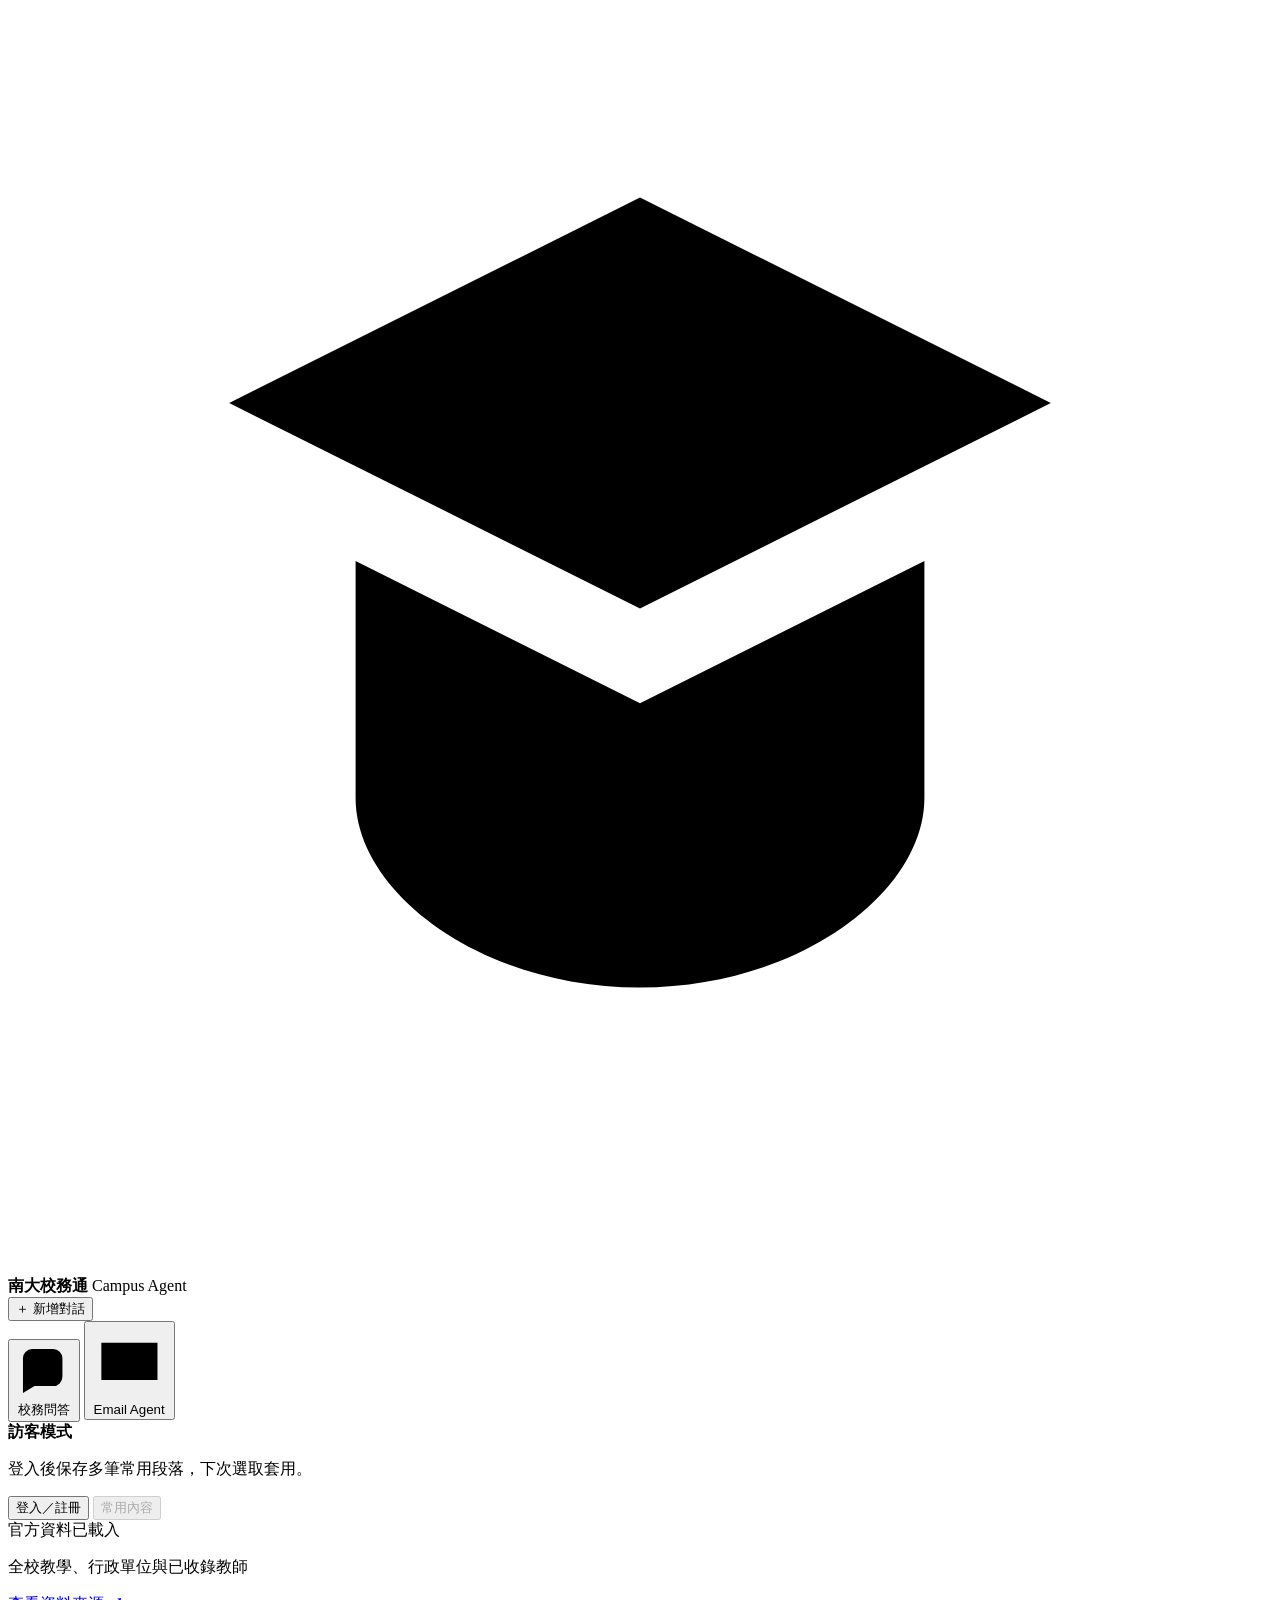
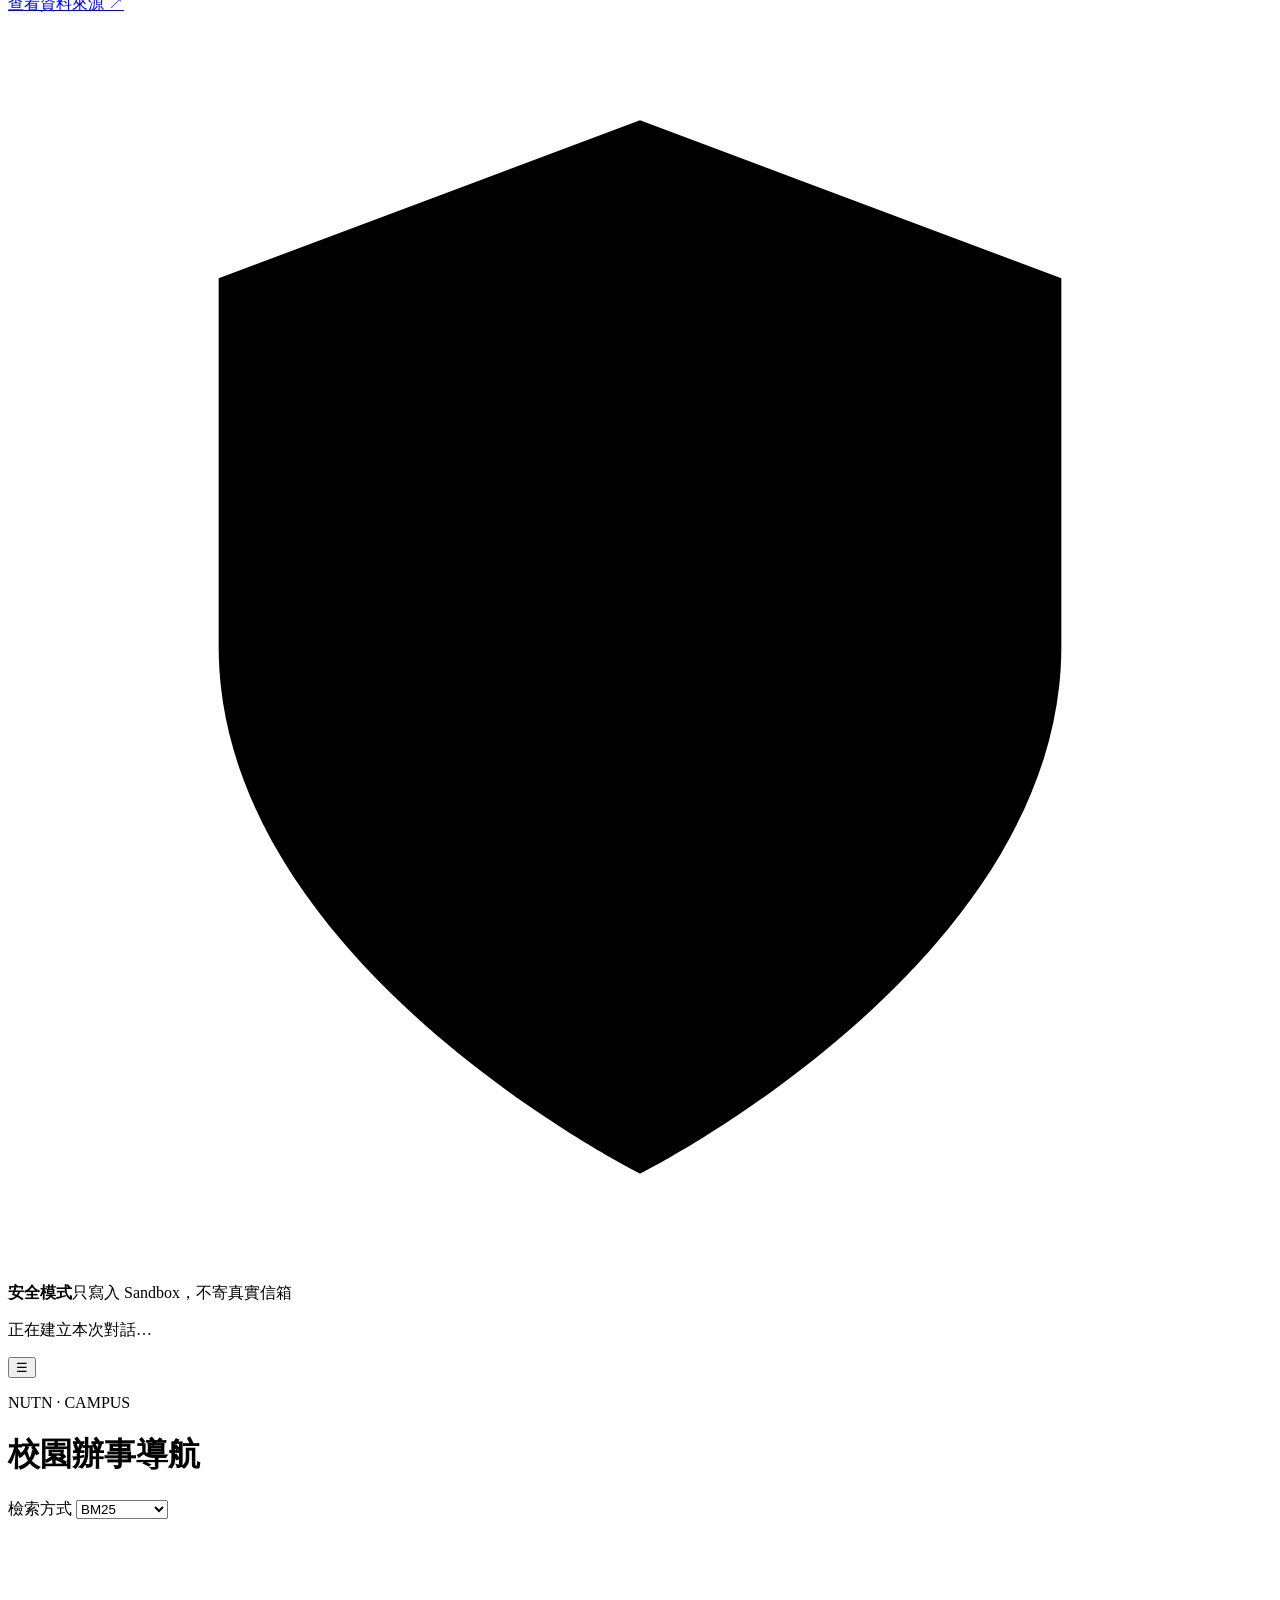
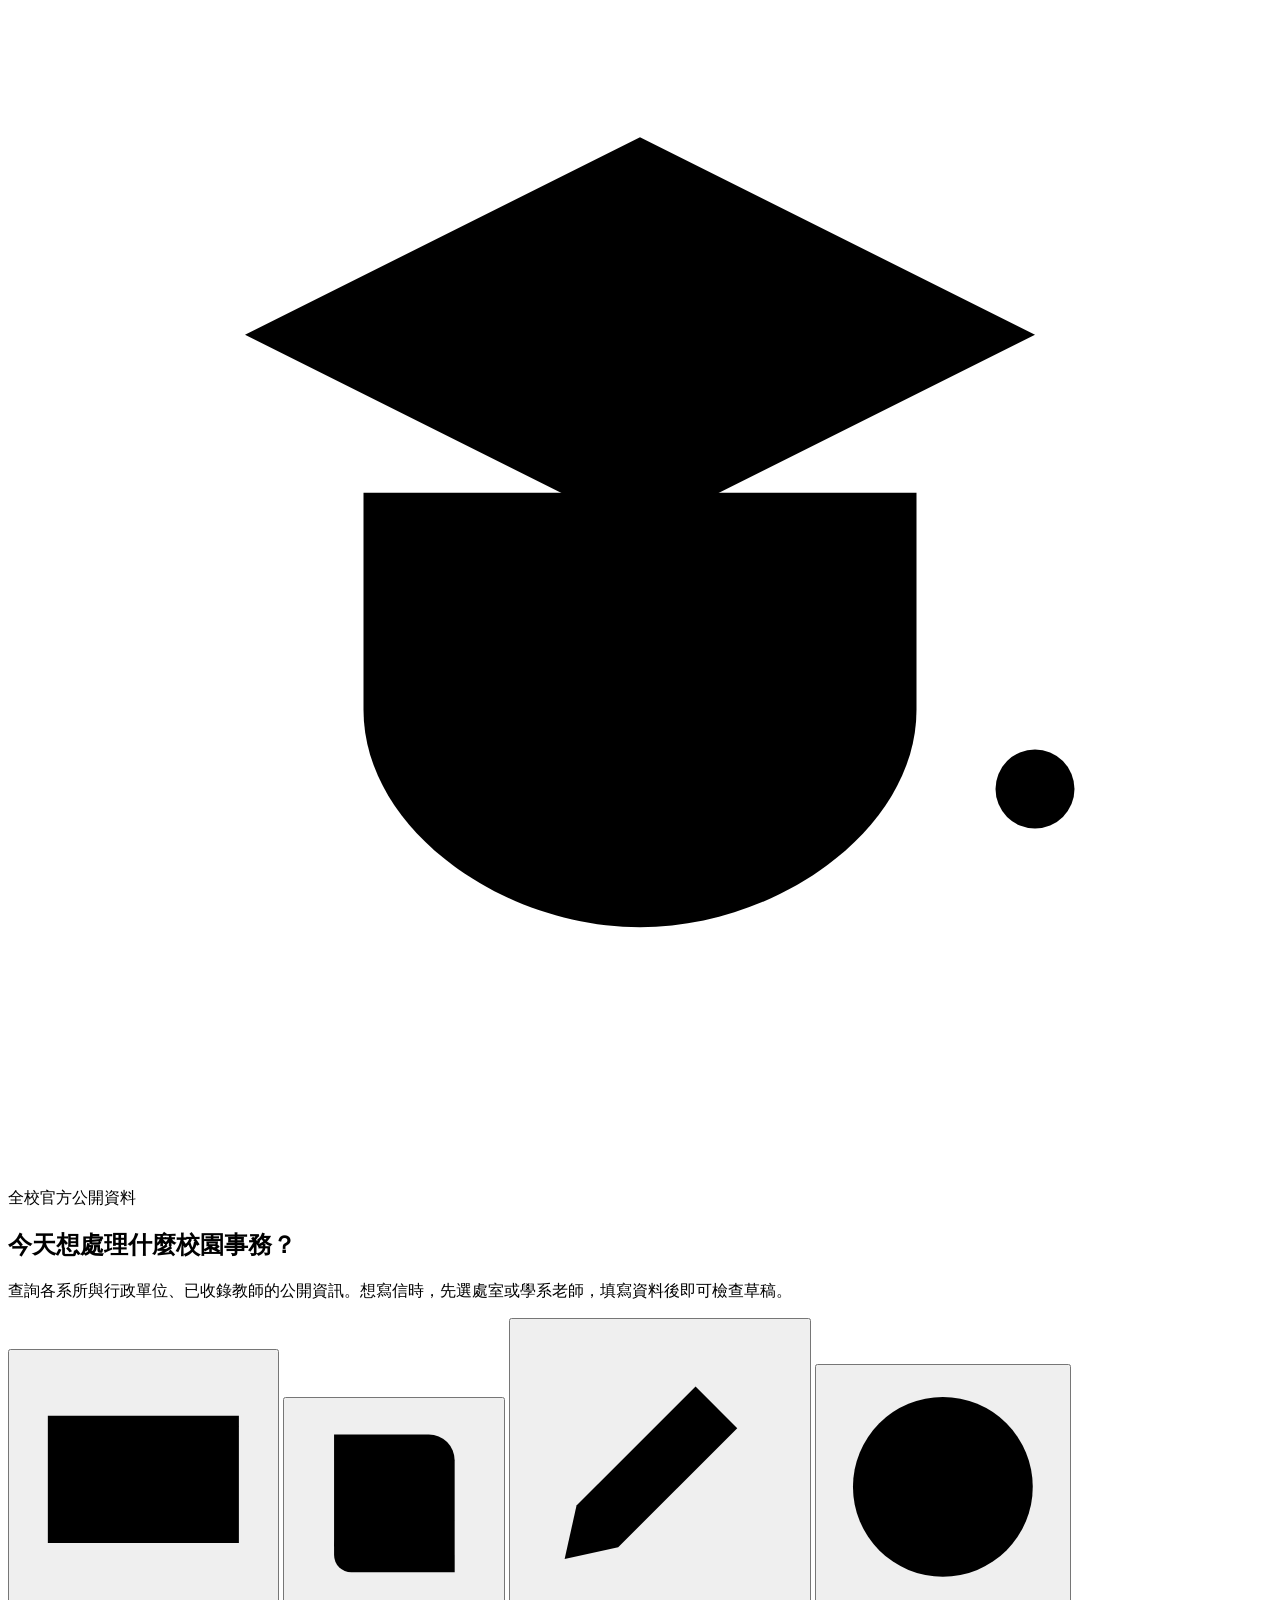
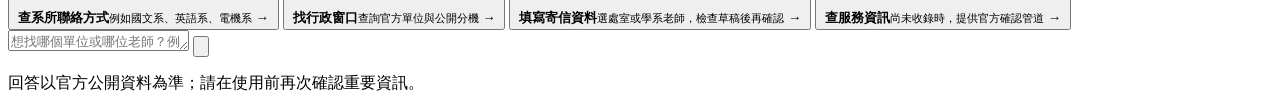
==== commit 4d7469e0: "feat: expand campus directory and harden email workflows" ====
--- a/ui/index.html
+++ b/ui/index.html
@@ -3,10 +3,10 @@
   <head>
     <meta charset="utf-8">
     <meta name="viewport" content="width=device-width, initial-scale=1">
-    <meta name="description" content="南大資工系校園辦事導航 Agent 原型">
+    <meta name="description" content="南大全校公開資訊查詢與處室／學系 Email 草稿助手">
     <title>南大校務通｜Campus Agent</title>
     <link rel="stylesheet" href="/styles.css">
-    <script src="/app.js?v=week07-account-memory-1" defer></script>
+    <script src="/app.js?v=email-form-2" defer></script>
   </head>
   <body>
     <div class="app-shell">
@@ -50,8 +50,8 @@
 
         <div class="source-status">
           <div class="status-heading"><span class="status-dot"></span> 官方資料已載入</div>
-          <p>南大資工系師資陣容</p>
-          <a id="official-source" href="https://csie.nutn.edu.tw/faculty" target="_blank" rel="noreferrer">查看資料來源 <span>↗</span></a>
+          <p id="source-coverage">全校教學、行政單位與已收錄教師</p>
+          <a id="official-source" href="https://web.nutn.edu.tw/teaching.html" target="_blank" rel="noreferrer">查看資料來源 <span>↗</span></a>
         </div>
 
         <div class="scope-note">
@@ -65,7 +65,7 @@
         <header class="topbar">
           <button class="mobile-menu" id="mobile-menu" type="button" aria-label="開啟選單">☰</button>
           <div>
-            <p class="eyebrow">NUTN · CSIE</p>
+            <p class="eyebrow">NUTN · CAMPUS</p>
             <h1>校園辦事導航</h1>
           </div>
           <label class="retriever-control">
@@ -82,37 +82,37 @@
             <div class="welcome-symbol" aria-hidden="true">
               <svg viewBox="0 0 64 64"><path d="M12 21 32 11l20 10-20 10-20-10Z"/><path d="M18 29v11c0 6 7 11 14 11s14-5 14-11V29"/><path d="M52 23v17"/><circle cx="52" cy="44" r="2"/></svg>
             </div>
-            <div class="welcome-badge"><span></span> 資工系官方資料</div>
+            <div class="welcome-badge"><span></span> 全校官方公開資料</div>
             <h2>今天想處理什麼校園事務？</h2>
-            <p>查詢教師聯絡資訊、研究方向，或讓我協助產生一封有來源依據的 Email 草稿。</p>
+            <p>查詢各系所與行政單位、已收錄教師的公開資訊。想寫信時，先選處室或學系老師，填寫資料後即可檢查草稿。</p>
 
             <div class="quick-grid">
-              <button class="quick-card" type="button" data-query="林朝興教授的 Email 是什麼？">
+              <button class="quick-card" type="button" data-query="國文系的聯絡方式？">
                 <span class="quick-icon blue">
                   <svg viewBox="0 0 24 24"><path d="M3 6h18v12H3z"/><path d="m3 7 9 6 9-6"/></svg>
                 </span>
-                <span><strong>查教師聯絡方式</strong><small>取得官方公開 Email</small></span>
+                <span><strong>查系所聯絡方式</strong><small>例如國文系、英語系、電機系</small></span>
                 <b>→</b>
               </button>
-              <button class="quick-card" type="button" data-query="林朝興教授的研究領域有哪些？">
+              <button class="quick-card" type="button" data-query="教務處學籍成績組電話？">
                 <span class="quick-icon teal">
                   <svg viewBox="0 0 24 24"><path d="M5 4h11a3 3 0 0 1 3 3v13H7a2 2 0 0 1-2-2V4Z"/><path d="M5 17a3 3 0 0 1 3-3h11"/></svg>
                 </span>
-                <span><strong>查詢研究方向</strong><small>依教師頁面整理資訊</small></span>
+                <span><strong>找行政窗口</strong><small>查詢官方單位與公開分機</small></span>
                 <b>→</b>
               </button>
               <button class="quick-card" id="quick-email" type="button">
                 <span class="quick-icon amber">
                   <svg viewBox="0 0 24 24"><path d="m4 20 4.5-1 10-10-3.5-3.5-10 10L4 20Z"/><path d="m13.5 7 3.5 3.5"/></svg>
                 </span>
-                <span><strong>Email Agent</strong><small>查資料、預覽並確認 Sandbox 執行</small></span>
+                <span><strong>填寫寄信資料</strong><small>選處室或學系老師，檢查草稿後再確認</small></span>
                 <b>→</b>
               </button>
-              <button class="quick-card" type="button" data-query="林朝興教授今天幾點會在研究室？">
+              <button class="quick-card" type="button" data-query="圖書館的開放時間？">
                 <span class="quick-icon rose">
                   <svg viewBox="0 0 24 24"><circle cx="12" cy="12" r="9"/><path d="M12 7v5l3 2"/></svg>
                 </span>
-                <span><strong>測試證據不足</strong><small>即時資訊不會自行推測</small></span>
+                <span><strong>查服務資訊</strong><small>尚未收錄時，提供官方確認管道</small></span>
                 <b>→</b>
               </button>
             </div>
@@ -123,7 +123,7 @@
 
         <footer class="composer-wrap">
           <form class="composer" id="chat-form">
-            <textarea id="message-input" rows="1" maxlength="500" placeholder="輸入問題，例如：我要怎麼聯絡林朝興老師？" aria-label="輸入校園問題"></textarea>
+            <textarea id="message-input" rows="1" maxlength="500" placeholder="想找哪個單位或哪位老師？例如：國文系電話" aria-label="輸入校園問題"></textarea>
             <button class="send-button" id="send-button" type="submit" aria-label="送出訊息">
               <svg viewBox="0 0 24 24"><path d="m5 12 14-8-4 16-3-6-7-2Z"/><path d="m12 14 7-10"/></svg>
             </button>
@@ -139,28 +139,65 @@
           <div>
             <p class="eyebrow">GROUNDED EMAIL DRAFT</p>
             <h2>Email 草稿助手</h2>
-            <p>Read Tool 驗證收件人；Write Tool 只會寫入本機 Sandbox。</p>
+            <p>先選處室或學系，再填寫你的資料與詢問事項。收件信箱由官方資料取得，草稿不會自動寄出。</p>
             <span class="provider-pill" id="generator-status">本機模板</span>
             <span class="provider-pill sandbox">Sandbox · 不寄真實信箱</span>
           </div>
           <button class="dialog-close" id="dialog-close" type="button" aria-label="關閉">×</button>
         </header>
 
-        <section id="saved-draft-picker" class="saved-draft-picker">
-          <h3>套用已存完整草稿</h3>
-          <p>勾選一份直接套用，顯示完整信件；可再編輯或請 AI 調整。取消勾選則返回新信表單。套用不會寄送。</p>
+        <section id="email-switch-prompt" class="confirmation-panel" hidden aria-live="polite">
+          <p id="email-switch-note"></p>
+          <button id="email-switch-confirm" class="button primary" type="button">重新開始並切換對象</button>
+          <button id="email-switch-cancel" class="button ghost" type="button">保留目前這封信</button>
+        </section>
+
+        <details id="saved-draft-picker" class="saved-draft-picker">
+          <summary>套用已存完整草稿（選用）</summary>
+          <p>勾選一份直接套用自己的完整草稿，再編輯或請 AI 調整。套用不會寄送。</p>
           <div id="saved-draft-list">登入後可選用自己的草稿。</div>
           <p id="draft-apply-error" class="form-error" role="alert"></p>
+        </details>
+
+        <!-- The previous conversation API remains compatible, but is not the current UI. -->
+        <section id="email-conversation" class="email-conversation" hidden inert>
+          <div id="email-dialogue" class="email-dialogue" role="log" aria-live="polite">
+            <p class="email-turn assistant">這封信想寫給誰、想說什麼？例如：「幫我寫信給林朝興老師，詢問多媒體系統能不能加簽。」</p>
+          </div>
+          <p id="email-understanding-status" class="email-status" role="status"></p>
+          <form id="email-conversation-form" class="email-chat-composer">
+            <label class="sr-only" for="email-message">說明寫信需求</label>
+            <textarea id="email-message" rows="3" maxlength="2000" placeholder="直接說明你的需求，也可以分幾次補充……" required></textarea>
+            <button id="email-conversation-send" class="button primary" type="submit">送出訊息</button>
+          </form>
+          <div class="email-dialogue-actions"><button id="email-start-over" class="button ghost" type="button">重新開始這封信</button></div>
         </section>
 
         <form id="draft-form" class="draft-form">
+          <fieldset class="recipient-type">
+            <legend>收件對象 *</legend>
+            <label><input type="radio" name="recipient_mode" id="recipient-office" value="office" checked>處室</label>
+            <label><input type="radio" name="recipient_mode" id="recipient-academic" value="academic">學系</label>
+          </fieldset>
+          <div class="form-grid recipient-grid">
+            <div class="full form-grid" id="office-picker">
+              <label><span>選擇處室 *</span><select id="office-select" required><option value="">請先選擇處室</option></select></label>
+              <label><span>選擇組別／聯絡窗口 *</span><select id="office-section-select" disabled required><option value="">請先選擇處室</option></select></label>
+            </div>
+            <div class="full form-grid" id="academic-picker" hidden>
+              <label><span>選擇學系 *</span><select id="department-select" disabled><option value="">請先選擇學系</option></select></label>
+              <label><span>選擇老師／系辦窗口 *</span><select id="academic-teacher-select" disabled><option value="">請先選擇學系</option></select></label>
+            </div>
+            <p class="full recipient-note" id="recipient-note" role="status">請先選擇收件處室。僅能使用已驗證的官方公開信箱。</p>
+            <a class="full recipient-source" id="recipient-source" target="_blank" rel="noreferrer" hidden>查看該單位官網 ↗</a>
+          </div>
+          <select name="teacher_name" id="teacher-name" hidden aria-hidden="true"></select>
           <div class="form-grid">
-            <label><span>教師姓名 *</span><select name="teacher_name" id="teacher-name" required></select></label>
+            <label><span>你的姓名 *</span><input name="student_name" autocomplete="name" placeholder="例如：王小明" maxlength="40" required></label>
             <label><span>寄信目的 *</span><select name="purpose" id="purpose" required></select></label>
-            <label><span>你的姓名 *</span><input name="student_name" autocomplete="name" placeholder="例如：李安以" required></label>
             <label><span>年級</span><input name="student_grade" placeholder="例如：大四"></label>
-            <label class="full"><span>系所</span><input name="student_department" value="資訊工程學系"></label>
-            <label class="full"><span>想詢問的內容 *</span><textarea name="request_details" rows="4" minlength="5" placeholder="請具體描述希望詢問老師的事情……" required></textarea></label>
+            <label><span>你自己的系所</span><input name="student_department" maxlength="80" placeholder="例如：資訊工程學系"></label>
+            <label class="full"><span>想詢問的內容 *</span><textarea name="request_details" rows="4" minlength="5" maxlength="2000" placeholder="請具體描述希望詢問的事情……" required></textarea></label>
             <label class="full"><span>補充背景（選填）</span><textarea name="background" rows="2" placeholder="例如：已修過哪些相關課程"></textarea></label>
             <fieldset class="full memory-choice-box">
               <legend>加入自己的常用文字（選填）</legend>
@@ -194,7 +231,7 @@
           <article class="email-paper"><pre id="draft-letter-body"></pre></article>
           <button class="button ghost" id="edit-email-content" type="button">編輯本次信件</button>
           <div class="draft-editor" id="draft-editor" hidden>
-            <label>收件教師<select id="reuse-teacher"></select></label>
+            <label>收件對象<select id="reuse-teacher"></select></label>
             <label>主旨<input id="draft-subject-editor" maxlength="80" required></label>
             <label>正文<textarea id="draft-body-editor" rows="12" maxlength="4000" required></textarea></label>
             <p id="draft-edit-note" role="status"></p>
@@ -223,7 +260,7 @@
           </div>
           <div class="form-error" id="send-error" role="alert"></div>
           <div class="dialog-actions">
-            <button class="button ghost" id="edit-draft" type="button">返回新信表單</button>
+            <button class="button ghost" id="edit-draft" type="button">返回修改資料</button>
             <button class="button ghost" id="copy-draft" type="button">複製草稿</button>
             <button class="button ghost" id="save-draft-template" type="button">草稿另存為模板</button>
             <button class="button primary" id="send-email" type="button" disabled>確認並模擬寄出</button>
